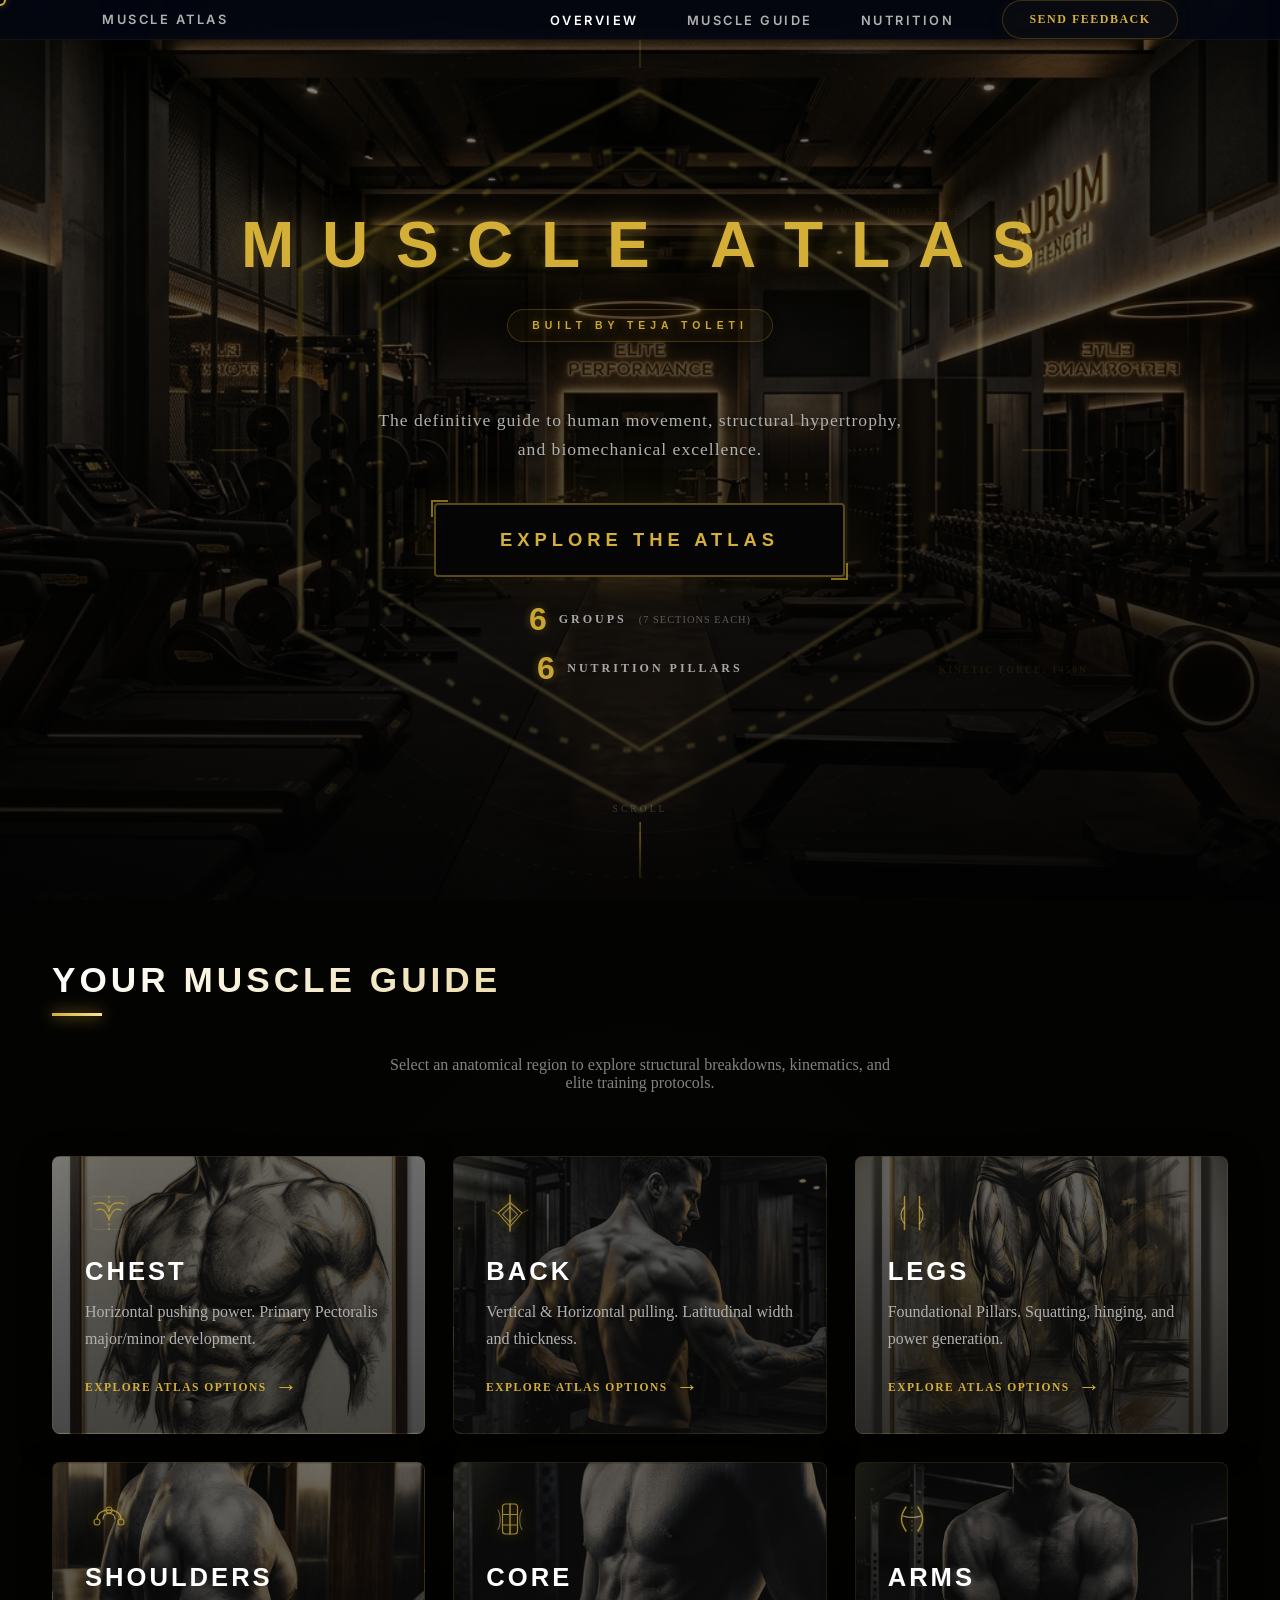
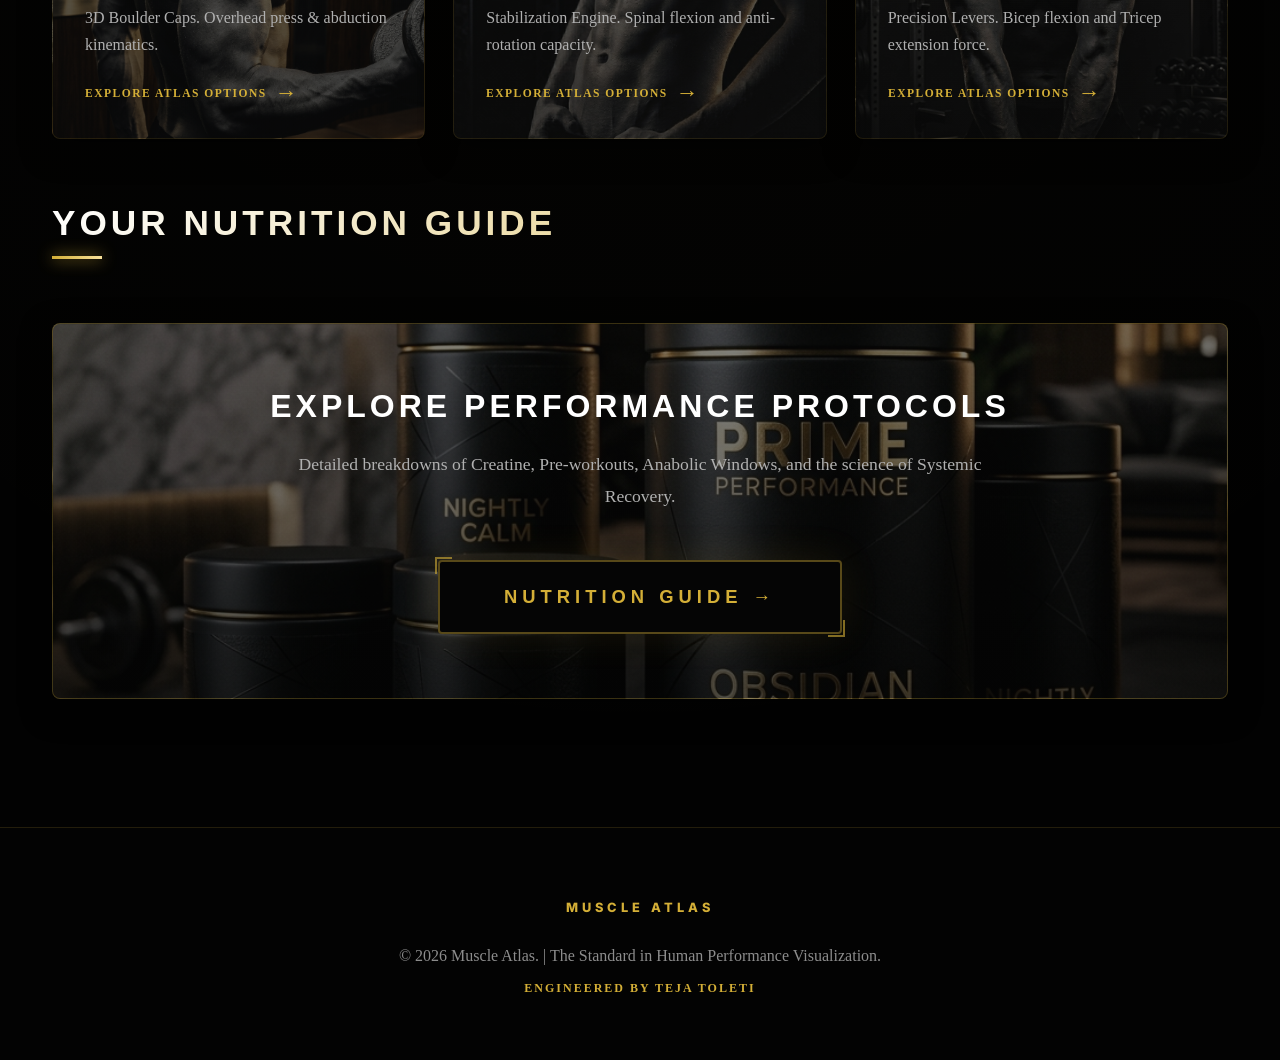
==== index.html @ bcd292bc "Mobile strict overflow and responsive nav hotfix" ====
<!DOCTYPE html>
<html lang="en">
<head>
    <meta charset="UTF-8">
    <meta name="viewport" content="width=device-width, initial-scale=1.0">
    <title>Muscle Atlas | Premium Fitness Education</title>
    <meta name="description" content="Master your physique with Muscle Atlas. The definitive guide to muscle muscle, movement patterns, and science-backed training.">
    <link rel="stylesheet" href="css/style.css">
    <style>
        /* ═══════════════════════════════════
           HERO LAYOUT & INTERACTIVE BG
        ═══════════════════════════════════ */
        #hero {
            min-height: 100vh;
            display: flex;
            justify-content: center;
            align-items: center;
            position: relative;
            overflow: hidden;
            padding: 0;
        }

        /* ── MUSCLE ATLAS Professional Theme ── */
        .title-row {
            display: flex; align-items: center; justify-content: center;
            gap: 1.4rem; width: 100%; margin-bottom: 2rem;
            perspective: 2000px; transform-style: preserve-3d;
            transition: transform 0.6s cubic-bezier(0.23, 1, 0.32, 1);
        }

        .luxury-title {
            font-size: clamp(2.8rem, 5.5vw, 6.5rem);
            white-space: nowrap; font-weight: 900;
            letter-spacing: 12px; text-transform: uppercase;
            color: #d4af37 !important; /* Constant Gold */
            position: relative; display: inline-block;
            transform-style: preserve-3d;
            animation: initialFlip 1.4s cubic-bezier(0.22, 1, 0.36, 1) both;
            text-shadow: 0 0 10px rgba(212, 175, 55, 0.1);
        }

        .magic-letter {
            display: inline-block; position: relative;
            color: #d4af37 !important;
            transition: transform 0.8s cubic-bezier(0.175, 0.885, 0.32, 1.275);
            transform-style: preserve-3d;
        }

        .luxury-title:hover .magic-letter {
            transform: rotateY(360deg) scale(1.15) translateZ(40px);
        }

        /* ── EXPLORE BUTTON (High-Fidelity Magic) ── */
        .epic-btn {
            position: relative;
            display: inline-block;
            padding: 1.5rem 4rem;
            background: #050505 !important;
            color: #d4af37 !important;
            font-weight: 900; font-family: 'Outfit', sans-serif;
            font-size: 1.15rem; text-transform: uppercase;
            letter-spacing: 5px; border-radius: 4px;
            text-decoration: none;
            white-space: nowrap !important; /* Forces single line */
            transition: all 0.6s cubic-bezier(0.165, 0.84, 0.44, 1);
            border: 2px solid rgba(212, 175, 55, 0.4) !important; 
            box-shadow: 0 0 40px rgba(212, 175, 55, 0.1);
            z-index: 10;
            animation: ctaPowerFlip 1.2s 0.3s cubic-bezier(0.22, 1, 0.36, 1) both;
        }

        /* Diagnostic Brackets */
        .epic-btn::before, .epic-btn::after {
            content: '';
            position: absolute;
            width: 15px; height: 15px;
            border: 2px solid #d4af37;
            opacity: 0.6;
            transition: all 0.5s cubic-bezier(0.175, 0.885, 0.32, 1.275);
        }

        /* Top Left and Bottom Right */
        .epic-btn::before { top: -5px; left: -5px; border-right: 0; border-bottom: 0; }
        .epic-btn::after { bottom: -5px; right: -5px; border-left: 0; border-top: 0; }

        .epic-btn:hover {
            transform: translateY(-12px) scale(1.04);
            letter-spacing: 15px; /* Dramatic Physical Expansion */
            box-shadow: 0 0 100px rgba(212, 175, 55, 0.3), inset 0 0 20px rgba(212, 175, 55, 0.1);
            border-color: #d4af37 !important;
        }

        .epic-btn:hover::before { transform: translate(-10px, -10px) scale(1.3); opacity: 1; }
        .epic-btn:hover::after { transform: translate(10px, 10px) scale(1.3); opacity: 1; }

        @keyframes initialFlip {
            0%   { opacity: 0; transform: rotateX(-90deg) translateY(30px); }
            100% { opacity: 1; transform: rotateX(0deg) translateY(0); }
        }

        @keyframes ctaPowerFlip {
            0%   { opacity: 0; transform: rotateX(90deg) translateY(40px); }
            100% { opacity: 1; transform: rotateX(0deg) translateY(0); }
        }

        .btn-inner {
            display: inline-block;
            position: relative;
            z-index: 2;
        }

        .btn-parallax-text {
            display: inline-block;
            transition: transform 0.2s linear;
        }

        .btn-parallax-text {
            display: inline-block;
            transition: transform 0.2s linear;
        }

        @keyframes sheerSweep {
            0% { left: -100%; }
            20% { left: 200%; }
            100% { left: 200%; }
        }

        /* OVERRIDDEN */ .old-luxury-title {
            font-size: clamp(3.5rem, 7vw, 7.5rem);
            line-height: 1.05;
            letter-spacing: 2px;
            text-transform: uppercase;
            margin-bottom: 1.4rem;
            background: linear-gradient(to right, #C9A227 0%, #FFF3B0 25%, #FFD700 50%, #FFF3B0 75%, #C9A227 100%);
            background-size: 200% auto;
            -webkit-background-clip: text;
            background-clip: text;
            -webkit-text-fill-color: transparent;
            animation: textShine 8s linear infinite;
            filter: drop-shadow(0px 0px 15px rgba(255, 215, 0, 0.2));
            font-weight: 800;
        }

        @keyframes textShine {
            to {
                background-position: 200% center;
            }
        }
        
        /* ── CREATOR SIGNATURE (Luxury Style) ── */
        .magic-creator-tag {
            display: inline-flex;
            align-items: center;
            gap: 1rem;
            background: rgba(212, 175, 55, 0.04);
            border: 1px solid rgba(212, 175, 55, 0.25);
            padding: 10px 24px;
            border-radius: 40px;
            color: #d4af37 !important;
            font-size: 0.65rem;
            font-weight: 800;
            text-transform: uppercase;
            letter-spacing: 5px;
            text-decoration: none;
            backdrop-filter: blur(10px);
            -webkit-backdrop-filter: blur(10px);
            transition: all 0.6s cubic-bezier(0.165, 0.84, 0.44, 1);
            position: relative;
            overflow: hidden;
            margin-bottom: 2rem;
            box-shadow: 0 4px 15px rgba(0,0,0,0.2);
        }

        .magic-creator-tag::after {
            content: '';
            position: absolute;
            top: 0; left: -100%; width: 50%; height: 100%;
            background: linear-gradient(to right, transparent, rgba(255, 255, 255, 0.15), transparent);
            animation: tagShine 4s infinite cubic-bezier(0.445, 0.05, 0.55, 0.95);
        }

        @keyframes tagShine {
            0% { left: -100%; }
            20% { left: 200%; }
            100% { left: 200%; }
        }

        .magic-creator-tag:hover {
            transform: translateY(-5px);
            letter-spacing: 7px;
            border-color: #d4af37;
            background: rgba(212, 175, 55, 0.08);
            box-shadow: 0 10px 30px rgba(212, 175, 55, 0.15);
        }

        .sparkle {
            width: 4px; height: 4px;
            background: #d4af37;
            border-radius: 50%;
            box-shadow: 0 0 10px #d4af37;
            transition: all 0.5s;
        }

        .magic-creator-tag:hover .sparkle {
            transform: scale(1.5);
            box-shadow: 0 0 20px #d4af37;
        }

        /* ── Center content ── */
        .hero-center {
            z-index: 5;
            text-align: center;
            padding: 0 2vw;
            max-width: 600px;
        }

        .hero-center h1 {
            font-size: clamp(2.8rem, 5vw, 6.5rem);
            line-height: 1.0;
            letter-spacing: 5px;
            text-transform: uppercase;
            margin-bottom: 1.4rem;
        }

        .hero-center p {
            font-size: clamp(0.95rem, 1.2vw, 1.15rem);
            color: var(--text-secondary);
            line-height: 1.85;
            max-width: 500px;
            margin: 0 auto 2.4rem;
        }

        /* Stat bar under CTA */
        .hero-stats {
            display: flex;
            gap: 2.5rem;
            justify-content: center;
            margin-top: 3rem;
        }

        .hero-stat {
            text-align: center;
        }

        .hero-stat-num {
            font-size: 1.8rem;
            font-weight: 800;
            font-family: 'Outfit', sans-serif;
            background: linear-gradient(135deg, var(--accent-color), #FFF3B0);
            -webkit-background-clip: text;
            -webkit-text-fill-color: transparent;
            background-clip: text;
            display: block;
        }

        .hero-stat-lbl {
            font-size: 0.65rem;
            letter-spacing: 2px;
            color: var(--text-muted);
            text-transform: uppercase;
        }

        /* Scroll indicator */
        .scroll-hint {
            position: absolute;
            bottom: 28px;
            left: 50%;
            transform: translateX(-50%);
            display: flex;
            flex-direction: column;
            align-items: center;
            gap: 8px;
            color: rgba(255,255,255,0.2);
            font-size: 0.6rem;
            letter-spacing: 3px;
            text-transform: uppercase;
            z-index: 10;
        }

        .scroll-hint-line {
            width: 1px;
            height: 50px;
            background: linear-gradient(to bottom, rgba(201, 162, 39, 0.8), transparent);
            animation: scrollPulse 2s ease-in-out infinite;
        }

        @keyframes scrollPulse {
            0%, 100% { opacity: 0.3; transform: scaleY(1); }
            50%       { opacity: 0.9; transform: scaleY(1.15); }
        }

        /* ── Cards ─────────────────────────── */
        #atlas .glass-card:nth-child(1) { --delay: 0.05s; }
        #atlas .glass-card:nth-child(2) { --delay: 0.12s; }
        #atlas .glass-card:nth-child(3) { --delay: 0.19s; }
        #atlas .glass-card:nth-child(4) { --delay: 0.26s; }
        #atlas .glass-card:nth-child(5) { --delay: 0.33s; }
        #atlas .glass-card:nth-child(6) { --delay: 0.40s; }
        .card-cta { margin-top: auto; padding-top: 1.4rem; font-weight: 700; font-size: 0.72rem;
            display: flex; align-items: center; gap: 0.5rem; color: var(--accent-color);
            text-transform: uppercase; letter-spacing: 1.5px; transition: var(--transition-fast); }
        .glass-card:hover .card-cta { gap: 0.9rem; color: var(--highlight-gold); text-shadow: 0 0 10px rgba(255,243,176,0.3); }
        .card-cta span { font-size: 1.1rem; }
        #atlas .glass-card { display: flex; flex-direction: column; }
        #atlas .glass-card p { flex: 1; }

        /* Mobile Responsiveness Polish */
        @media (max-width: 900px) {
            #hero { padding-top: var(--nav-height); }
            .hero-center { padding: 2rem 5%; }
            .luxury-title { 
                white-space: normal !important; 
                letter-spacing: 6px !important; 
                font-size: clamp(2rem, 8vw, 3rem) !important;
                line-height: 1.2;
            }
            .title-row { flex-wrap: wrap; text-align: center; }
            .epic-btn { 
                padding: 1rem 2rem !important; 
                font-size: 0.9rem !important;
                letter-spacing: 3px !important;
                white-space: normal !important;
            }
            .hero-stats { flex-wrap: wrap; gap: 1.5rem; }
        }
    </style>
</head>

<body>
    <!-- Background depth system -->
    <div class="bg-visuals" aria-hidden="true"></div>
    <div class="bg-ambient-glow" aria-hidden="true"></div>
    <div class="ambient-lighting" aria-hidden="true"></div>
    
    <!-- Global Cinematic Magic Canvas (Automated by cinematic.js) -->

    <nav>
        <a href="index.html" class="logo">MUSCLE ATLAS</a>
        <ul class="nav-links">
            <li><a href="index.html" class="nav-link active">Overview</a></li>
            <li><a href="index.html#atlas" class="nav-link">Muscle Guide</a></li>
            <li><a href="nutrition.html" class="nav-link">Nutrition</a></li>
            <li><a href="mailto:tejatoleti12@gmail.com?subject=Muscle%20Atlas%20Feedback" id="feedback-btn" class="btn btn-pill-glow">Send Feedback</a></li>
        </ul>
    </nav>

    <header id="hero" style="background: linear-gradient(rgba(2, 2, 2, 0.45) 0%, rgba(2, 2, 2, 0.95) 100%), url('assets/hero_bg.png'); background-size: cover; background-position: center; background-attachment: fixed;">
    
        
        
        <!-- Localized Center-Emitter Canvas -->
        
        

        
        
        
        <!-- Technical Biomechanical Data Graphics -->
        <div class="hero-tech-ornaments" style="position: absolute; inset: 0; pointer-events: none; opacity: 0.15; z-index: 1; overflow: hidden;">
            <!-- Circular Tech Grid -->
            <svg viewBox="0 0 200 200" style="position:absolute; top:50%; left:50%; width:900px; height:900px; transform:translate(-50%,-50%); animation: slowSpin 80s linear infinite;">
                <circle cx="100" cy="100" r="95" fill="none" stroke="#d4af37" stroke-width="0.1" stroke-dasharray="1 3"/>
                <circle cx="100" cy="100" r="85" fill="none" stroke="#d4af37" stroke-width="0.05"/>
                <path d="M100,5 L100,15 M195,100 L185,100 M100,195 L100,185 M5,100 L15,100" stroke="#d4af37" stroke-width="0.5"/>
            </svg>
            
            <!-- Floating Data Labels -->
            <div style="position:absolute; top:35%; left:20%; color:var(--accent-color); font-size:0.6rem; letter-spacing:2px; font-weight:700; transform:rotate(-90deg); opacity:0.6;">DENSITY MAP: V-0.8</div>
            <div style="position:absolute; bottom:25%; right:15%; color:var(--accent-color); font-size:0.6rem; letter-spacing:2px; font-weight:700; opacity:0.6;">KINETIC FORCE: 1450N</div>
            <div style="position:absolute; top:20%; right:25%; color:var(--accent-color); font-size:10px; opacity:0.4;">
                <svg width="60" height="20">
                    <path d="M0,10 L10,2 L20,15 L30,5 L40,18 L50,10" fill="none" stroke="currentColor" stroke-width="1"/>
                </svg>
                <div style="margin-top:4px;">ANABOLIC PHASE: ACTIVE</div>
            </div>
        </div>

        <div class="hero-glass-core" style="position:absolute; top:50%; left:50%; width:100%; height:100%; max-width:800px; max-height:800px; transform:translate(-50%,-50%); pointer-events:none; z-index:0; opacity:0.18; filter: blur(1px) drop-shadow(0 0 20px rgba(212, 175, 55, 0.1)); overflow: hidden;">
            <!-- Intense ambient sub-glow -->
            <div style="position:absolute; top:50%; left:50%; width:300px; height:300px; transform:translate(-50%,-50%); background:radial-gradient(circle, rgba(201,162,39,0.15) 0%, transparent 70%); border-radius:50%; animation: pulseCore 4s infinite alternate;"></div>
            
            <svg viewBox="0 0 200 200" width="100%" height="100%" style="animation: slowSpin 40s linear infinite;">
                <defs>
                    <linearGradient id="goldGradCore" x1="0%" y1="0%" x2="100%" y2="100%">
                        <stop offset="0%" stop-color="#FFD700" />
                        <stop offset="50%" stop-color="#FFF3B0" />
                        <stop offset="100%" stop-color="#C9A227" />
                    </linearGradient>
                </defs>
                <polygon points="100,10 185,55 185,145 100,190 15,145 15,55" fill="none" stroke="url(#goldGradCore)" stroke-width="1.2"/>
                <circle cx="100" cy="100" r="75" fill="none" stroke="url(#goldGradCore)" stroke-width="1.2" stroke-dasharray="2 6"/>
                <polygon points="100,25 165,65 165,135 100,175 35,135 35,65" fill="none" stroke="url(#goldGradCore)" stroke-width="0.9" style="animation: reverseSpin 50s linear infinite; transform-origin: 100px 100px;"/>
            </svg>
            <style>
                @keyframes slowSpin { from { transform: rotate(0deg); } to { transform: rotate(360deg); } }
                @keyframes reverseSpin { from { transform: rotate(360deg); } to { transform: rotate(0deg); } }
                @keyframes pulseCore { from { transform: translate(-50%,-50%) scale(1); opacity: 0.5; } to { transform: translate(-50%,-50%) scale(1.3); opacity: 0.9; } }
            </style>
        </div>
        



        
        
        
        

        <div class="hero-center" style="z-index: 10; position: relative;">
            <div class="title-row">
                <div class="title-ornament">
                    <div class="ornament-line"></div>
                    <div class="ornament-diamond"></div>
                </div>
                <h1 id="magic-title" class="luxury-title" data-text="MUSCLE ATLAS" style="margin-bottom:0;">
                    <span class="magic-letter" style="--i:0">M</span>
                    <span class="magic-letter" style="--i:1">U</span>
                    <span class="magic-letter" style="--i:2">S</span>
                    <span class="magic-letter" style="--i:3">C</span>
                    <span class="magic-letter" style="--i:4">L</span>
                    <span class="magic-letter" style="--i:5">E</span>
                    <span style="margin-right: 2rem;"></span> 
                    <span class="magic-letter" style="--i:6">A</span>
                    <span class="magic-letter" style="--i:7">T</span>
                    <span class="magic-letter" style="--i:8">L</span>
                    <span class="magic-letter" style="--i:9">A</span>
                    <span class="magic-letter" style="--i:10">S</span>
                </h1>
                <div class="title-ornament">
                    <div class="ornament-diamond"></div>
                    <div class="ornament-line"></div>
                </div>
            </div>
            <div style="margin-bottom: 2rem; opacity: 0.95; position: relative; display: inline-block;">
                <span class="magic-creator-tag">
                    <span class="sparkle star-1"></span>
                    <span class="sparkle star-2"></span>
                    Built by Teja Toleti
                    <span class="sparkle star-3"></span>
                </span>
            </div>
            <p class="hero-sub" style="color: var(--text-secondary); font-size: 1.1rem; line-height: 1.6; max-width: 600px; margin: 0 auto; margin-bottom: 2.5rem; letter-spacing: 1px; font-weight:500; text-shadow: 0 2px 4px rgba(0,0,0,0.5);">
                The definitive guide to human movement, structural hypertrophy, and biomechanical excellence.
            </p>
            <div style="display:flex; justify-content:center; gap:1.5rem; margin-top:2rem;">
                <a href="#atlas" class="epic-btn intro-blink-box">
                    <span class="btn-inner">Explore The Atlas</span>
                </a>
            </div>
            
            <div class="hero-stats refined-matrix">
                <div class="matrix-item">
                    <span class="matrix-num fleet-num" data-final="6">6</span>
                    <span class="matrix-lbl">Groups <span class="sub-detail">(7 Sections each)</span></span>
                </div>
                
                <div class="matrix-item">
                    <span class="matrix-num fleet-num" data-final="6">6</span>
                    <span class="matrix-lbl">Nutrition Pillars</span>
                </div>
            </div>
        </div>

        <div class="scroll-hint">
            <span>Scroll</span>
            <div class="scroll-hint-line"></div>
        </div>
    </header>

    <section id="atlas" class="container">
        <div style="text-align: center; margin-bottom: 4rem;">
            <h2 class="section-title" style="letter-spacing: 4px;">YOUR MUSCLE GUIDE</h2>
            <p style="color: var(--text-muted); max-width: 500px; margin: 0 auto;">Select an anatomical region to explore structural breakdowns, kinematics, and elite training protocols.</p>
        </div>

        <div class="grid-cols-3">
            <!-- 1. Chest -->
            <a href="muscles/chest.html" style="text-decoration:none;">
                <div class="glass-card muscle-card" style="background: linear-gradient(rgba(10, 10, 10, 0.6), rgba(10, 10, 10, 0.75)), url('assets/chest_art.png'); background-size: cover; background-position: center;">
                    <div class="muscle-icon"><svg viewBox="0 0 64 64" fill="none" stroke="currentColor" stroke-width="1.5" stroke-linecap="round" stroke-linejoin="round">
                            <path d="M32 10 L32 54" stroke-dasharray="2 4"/>
                            <path d="M12 20 C24 16, 30 20, 32 30 C34 20, 40 16, 52 20" />
                            <path d="M16 28 C24 24, 28 30, 32 40 C36 30, 40 24, 48 28" />
                            <rect x="8" y="10" width="48" height="44" rx="4" stroke-width="0.5" stroke="var(--highlight-gold)" opacity="0.3"/>
                        </svg></div>
                    <h3>Chest</h3>
                    <p style="margin-bottom:0;">Horizontal pushing power. Primary Pectoralis major/minor development.</p>
                    <div class="card-cta magic-btn">Explore Atlas Options <span style="font-size:1.4rem;">→</span></div>
                </div>
            </a>

            <!-- 2. Back -->
            <a href="muscles/back.html" style="text-decoration:none;">
                <div class="glass-card muscle-card" style="background: linear-gradient(rgba(10, 10, 10, 0.6), rgba(10, 10, 10, 0.75)), url('assets/back_art.png'); background-size: cover; background-position: center;">
                    <div class="muscle-icon"><svg viewBox="0 0 64 64" fill="none" stroke="currentColor" stroke-width="1.5" stroke-linecap="round" stroke-linejoin="round">
                            <path d="M32 8 L32 56" stroke-width="2"/>
                            <path d="M32 18 L16 32 L32 50 L48 32 Z" />
                            <path d="M32 24 L22 34 L32 44 L42 34 Z" stroke="var(--highlight-gold)" opacity="0.6"/>
                            <line x1="16" y1="32" x2="8" y2="28" opacity="0.5"/><line x1="48" y1="32" x2="56" y2="28" opacity="0.5"/>
                        </svg></div>
                    <h3>Back</h3>
                    <p style="margin-bottom:0;">Vertical & Horizontal pulling. Latitudinal width and thickness.</p>
                    <div class="card-cta magic-btn">Explore Atlas Options <span style="font-size:1.4rem;">→</span></div>
                </div>
            </a>

            <!-- 3. Legs -->
            <a href="muscles/legs.html" style="text-decoration:none;">
                <div class="glass-card muscle-card" style="background: linear-gradient(rgba(10, 10, 10, 0.6), rgba(10, 10, 10, 0.75)), url('assets/legs_art.png'); background-size: cover; background-position: center;">
                    <div class="muscle-icon"><svg viewBox="0 0 64 64" fill="none" stroke="currentColor" stroke-width="1.5" stroke-linecap="round" stroke-linejoin="round">
                            <path d="M22 10 L22 54 M42 10 L42 54" stroke-width="2"/>
                            <path d="M22 24 C16 30, 16 40, 22 46 M42 24 C48 30, 48 40, 42 46" stroke="var(--highlight-gold)" opacity="0.8"/>
                            <path d="M14 20 L22 20 M50 20 L42 20 M14 40 L22 40 M50 40 L42 40" opacity="0.3"/>
                        </svg></div>
                    <h3>Legs</h3>
                    <p style="margin-bottom:0;">Foundational Pillars. Squatting, hinging, and power generation.</p>
                    <div class="card-cta magic-btn">Explore Atlas Options <span style="font-size:1.4rem;">→</span></div>
                </div>
            </a>

            <!-- 4. Shoulders -->
            <a href="muscles/shoulders.html" style="text-decoration:none;">
                <div class="glass-card muscle-card" style="background: linear-gradient(rgba(10, 10, 10, 0.6), rgba(10, 10, 10, 0.75)), url('assets/shoulders_art.png'); background-size: cover; background-position: center;">
                    <div class="muscle-icon"><svg viewBox="0 0 64 64" fill="none" stroke="currentColor" stroke-width="1.5" stroke-linecap="round" stroke-linejoin="round">
                            <path d="M16 32 C16 16, 48 16, 48 32" stroke-width="2"/>
                            <path d="M24 32 C24 22, 40 22, 40 32" stroke="var(--highlight-gold)" opacity="0.8"/>
                            <circle cx="16" cy="36" r="4"/><circle cx="48" cy="36" r="4"/><circle cx="32" cy="20" r="4"/>
                        </svg></div>
                    <h3>Shoulders</h3>
                    <p style="margin-bottom:0;">3D Boulder Caps. Overhead press & abduction kinematics.</p>
                    <div class="card-cta magic-btn">Explore Atlas Options <span style="font-size:1.4rem;">→</span></div>
                </div>
            </a>

            <!-- 5. Core -->
            <a href="muscles/core.html" style="text-decoration:none;">
                <div class="glass-card muscle-card" style="background: linear-gradient(rgba(10, 10, 10, 0.6), rgba(10, 10, 10, 0.75)), url('assets/core_art.png'); background-size: cover; background-position: center;">
                    <div class="muscle-icon"><svg viewBox="0 0 64 64" fill="none" stroke="currentColor" stroke-width="1.5" stroke-linecap="round" stroke-linejoin="round">
                            <rect x="22" y="12" width="20" height="40" rx="4"/>
                            <line x1="32" y1="12" x2="32" y2="52" stroke-width="2"/>
                            <line x1="22" y1="26" x2="42" y2="26"/><line x1="22" y1="40" x2="42" y2="40"/>
                            <path d="M16 20 C20 26, 20 40, 16 46 M48 20 C44 26, 44 40, 48 46" stroke="var(--highlight-gold)" opacity="0.5"/>
                        </svg></div>
                    <h3>Core</h3>
                    <p style="margin-bottom:0;">Stabilization Engine. Spinal flexion and anti-rotation capacity.</p>
                    <div class="card-cta magic-btn">Explore Atlas Options <span style="font-size:1.4rem;">→</span></div>
                </div>
            </a>

            <!-- 6. Arms -->
            <a href="muscles/arms.html" style="text-decoration:none;">
                <div class="glass-card muscle-card" style="background: linear-gradient(rgba(10, 10, 10, 0.6), rgba(10, 10, 10, 0.75)), url('assets/arms_art.png'); background-size: cover; background-position: top center;">
                    <div class="muscle-icon"><svg viewBox="0 0 64 64" fill="none" stroke="currentColor" stroke-width="1.5" stroke-linecap="round" stroke-linejoin="round">
                            <path d="M24 16 C16 28, 16 36, 24 48 M40 16 C48 28, 48 36, 40 48" stroke-width="2"/>
                            <path d="M20 28 Q32 32 44 28" stroke="var(--highlight-gold)" opacity="0.8"/>
                            <line x1="32" y1="16" x2="32" y2="48" stroke-dasharray="2 4" opacity="0.5"/>
                        </svg></div>
                    <h3>Arms</h3>
                    <p style="margin-bottom:0;">Precision Levers. Bicep flexion and Tricep extension force.</p>
                    <div class="card-cta magic-btn">Explore Atlas Options <span style="font-size:1.4rem;">→</span></div>
                </div>
            </a>
        </div>
    </section>

    <!-- Standalone Nutrition Section -->
    <section id="nutrition" class="container content-section" style="margin-top: 4rem; margin-bottom: 6rem;">
        <div style="text-align: center; margin-bottom: 4rem;">
            <h2 class="section-title intro-blink-text" style="letter-spacing: 4px;">YOUR NUTRITION GUIDE</h2>
        </div>

        <a href="nutrition.html" style="text-decoration:none;">
            <div class="glass-card" style="padding: 4rem; text-align: center; border: 1px solid rgba(212, 175, 55, 0.25); position: relative; overflow: hidden; background: linear-gradient(rgba(10, 10, 10, 0.5), rgba(5, 5, 5, 0.7)), url('assets/nutrition_art.png'); background-size: cover; background-position: center;">
                <div style="position:relative; z-index:1;">
                    <h3 style="font-size: 2rem; color: var(--text-primary); margin-bottom: 1.5rem; letter-spacing: 4px;">EXPLORE PERFORMANCE PROTOCOLS</h3>
                    <p style="color: var(--text-secondary); max-width: 700px; margin: 0 auto; line-height: 1.8; font-size: 1.1rem; margin-bottom: 3rem;">
                        Detailed breakdowns of Creatine, Pre-workouts, Anabolic Windows, and the science of Systemic Recovery.
                    </p>
                    <div id="nutrition-btn" class="epic-btn intro-blink-box">
                        <span class="btn-inner">Nutrition Guide →</span>
                    </div>
                </div>
            </div>
        </a>
    </section>
    


        <footer style="text-align: center; padding: 4rem 0; border-top: 1px solid rgba(212, 175, 55, 0.15); background: rgba(5,5,5,0.4); margin-top: 8rem;">
        <div class="logo" style="margin-bottom: 1.5rem; letter-spacing: 4px; font-weight: 800; color: var(--accent-color);">MUSCLE ATLAS</div>
        <p style="margin-bottom: 1rem; color: var(--text-secondary); opacity: 0.8;">&copy; 2026 Muscle Atlas. | The Standard in Human Performance Visualization.</p>
        <p style="font-weight: 600; color: var(--accent-color); letter-spacing: 2px; font-size: 0.75rem; text-transform: uppercase;">Engineered by Teja Toleti</p>
    </footer>

    <!-- Static Navigation Elements -->
    <div class="cinematic-atlas-ring"></div>
    <div class="page-sweep"></div>
    
    <script src="js/main.js"></script>
</body>

</html>
---- css/style.css ----
@import url('https://fonts.googleapis.com/css2?family=Inter:wght@300;400;500;600;700;800&family=Orbitron:wght@600;700;800;900&display=swap');

/* ═══════════════════════════════════════════
   DESIGN SYSTEM — MUSCLE ATLAS
   Cyberpunk / High-Voltage Neon Theme
   ═══════════════════════════════════════════ */

:root {
    --bg-dark: #020202;
    --bg-darker: #050505;
    --text-primary: #ffffff;
    --text-secondary: #b0b0b0;
    --text-muted: #838383;
    --accent-color: #d4af37; /* Metallic Gold */
    --accent-glow: rgba(212, 175, 55, 0.1);
    --secondary-gold: #aa8a3a;
    --highlight-gold: #f9e29c;
    --card-bg: rgba(10, 10, 10, 0.82);
    --border-color: rgba(212, 175, 55, 0.12);
    --glass-blur: 16px;
    --transition-smooth: transform 0.6s cubic-bezier(0.16,1,0.3,1), opacity 0.6s cubic-bezier(0.16,1,0.3,1), border-color 0.6s cubic-bezier(0.16,1,0.3,1);
    --transition-fast: transform 0.3s cubic-bezier(0.25,0.46,0.45,0.94), opacity 0.3s cubic-bezier(0.25,0.46,0.45,0.94);
    --gold-shine: linear-gradient(
        120deg,
        transparent 0%,
        transparent 40%,
        rgba(255, 255, 255, 0.35) 50%,
        transparent 60%,
        transparent 100%
    );
}

* {
    margin: 0;
    padding: 0;
    box-sizing: border-box;
    -webkit-font-smoothing: antialiased;
    -moz-osx-font-smoothing: grayscale;
}

html {
    scroll-behavior: smooth;
    overflow-x: hidden;
    width: 100%;
}

body {
    background-color: var(--bg-dark);
    background-image: radial-gradient(circle at top right, rgba(201, 162, 39, 0.05), transparent 40%),
                      radial-gradient(circle at bottom left, rgba(255, 215, 0, 0.03), transparent 40%);
    color: var(--text-primary);
    overflow-x: hidden;
    width: 100%;
    position: relative;
}

h1, h2, h3, h4, h5 {
    font-family: 'Outfit', sans-serif;
    letter-spacing: 3px;
    font-weight: 800;
    text-transform: uppercase;
}

/* ───────────────────────────────────────
   PURE GOLD SWARM BACKGROUND
─────────────────────────────────────── */
.bg-visuals {
    position: fixed;
    inset: 0;
    z-index: -20;
    overflow: hidden;
    pointer-events: none;
    background: #020202; /* Total darkness for the gold swarm */
}

.bg-ambient-glow {
    position: fixed;
    inset: 0;
    z-index: -19;
    background: radial-gradient(circle at 50% 50%, rgba(212, 175, 55, 0.01) 0%, transparent 80%);
    pointer-events: none;
}

/* ───────────────────────────────────────
   WORLD-CLASS PAGE TRANSITIONS
─────────────────────────────────────── */
body.is-loading {
    opacity: 0;
    pointer-events: none;
    will-change: opacity;
}

body.is-transitioning {
    opacity: 0.5;
    transform: scale(0.995);
    filter: blur(2px);
    pointer-events: none;
    transition: opacity 0.4s ease, transform 0.4s ease, filter 0.4s ease;
    will-change: opacity, transform, filter;
}

.page-sweep {
    position: fixed;
    top: 0; 
    left: -110%; 
    width: 110%; 
    height: 100%;
    background: linear-gradient(90deg, transparent, #d4af37, #fef2b2, #d4af37, transparent);
    z-index: 999999999;
    pointer-events: none;
    transform: translate3d(0, 0, 0);
    will-change: transform;
    transition: transform 0.5s cubic-bezier(0.645, 0.045, 0.355, 1);
}

.page-sweep.active {
    transform: translate3d(220%, 0, 0);
}

/* ───────────────────────────────────────
   SECTION REVEAL SYSTEM
─────────────────────────────────────── */
.reveal-section {
    opacity: 0;
    transform: translateY(40px) scale(0.98);
    transition: opacity 1.2s cubic-bezier(0.16, 1, 0.3, 1), transform 1.2s cubic-bezier(0.16, 1, 0.3, 1);
    will-change: transform, opacity;
}

.reveal-section.is-visible {
    opacity: 1;
    transform: translateY(0) scale(1);
}

/* ───────────────────────────────────────
   GLOBAL INTERACTIVE EQUIPMENT BACKGROUND
─────────────────────────────────────── */
#global-equipment-bg {
    position: fixed;
    top: 0; left: 0; width: 100vw; height: 100vh;
    pointer-events: none;
    z-index: -2;
    overflow: hidden;
}

.equip-item {
    position: absolute;
    transition: transform 0.4s cubic-bezier(0.2, 0.8, 0.2, 1);
    will-change: transform;
    display: flex;
    justify-content: center;
    align-items: center;
    pointer-events: auto; /* allow hover */
}

.equip-item svg, .equip-item .emoji-wrapper {
    width: 100%; height: 100%;
    overflow: visible;
    transition: transform 0.4s cubic-bezier(0.2, 0.8, 0.2, 1), opacity 0.4s cubic-bezier(0.2, 0.8, 0.2, 1), filter 0.4s cubic-bezier(0.2, 0.8, 0.2, 1);
    stroke-linecap: round;
    stroke-linejoin: round;
}
.equip-item .emoji-wrapper {
    color: transparent;
    text-shadow: 0 0 0 currentColor;
    display: flex;
    justify-content: center;
    align-items: center;
}

/* Depth Layers */
.layer-bg svg, .layer-bg .emoji-wrapper {
    opacity: 0.85;
    filter: drop-shadow(0 0 15px currentColor) drop-shadow(0 0 30px currentColor);
}

.layer-mid svg, .layer-mid .emoji-wrapper {
    opacity: 0.85;
    filter: drop-shadow(0 0 15px currentColor) drop-shadow(0 0 30px currentColor);
}

.layer-fg svg, .layer-fg .emoji-wrapper {
    opacity: 0.85;
    filter: drop-shadow(0 0 15px currentColor) drop-shadow(0 0 30px currentColor);
}

/* Hover enhancement */
.equip-item:hover {
    z-index: 10;
}
.equip-item:hover svg, .equip-item:hover .emoji-wrapper {
    opacity: 0.95;
    filter: drop-shadow(0 0 16px currentColor) drop-shadow(0 0 32px currentColor) blur(0px);
    transform: scale(1.08) rotate(3deg);
}

/* ───────────────────────────────────────
   GLASS CARD
─────────────────────────────────────── */
.glass-card {
    background: var(--card-bg);
    backdrop-filter: blur(var(--glass-blur));
    -webkit-backdrop-filter: blur(var(--glass-blur));
    border: 1px solid var(--border-color);
    border-radius: 4px;
    padding: 2.5rem;
    transition: transform 0.4s cubic-bezier(0.16, 1, 0.3, 1), border-color 0.4s cubic-bezier(0.16, 1, 0.3, 1), box-shadow 0.4s cubic-bezier(0.16, 1, 0.3, 1);
    box-shadow: 0 10px 30px rgba(0, 0, 0, 0.5);
    position: relative;
    overflow: hidden;
}

.glass-card::before {
    content: '';
    position: absolute;
    top: 0; left: 0; width: 100%; height: 1px;
    background: linear-gradient(90deg, transparent, var(--accent-color), transparent);
    opacity: 0.3;
}

.glass-card:hover {
    border-color: rgba(212, 175, 55, 0.5);
    box-shadow: 0 25px 60px rgba(0, 0, 0, 0.6), 0 0 30px rgba(170, 138, 58, 0.15);
    transform: translateY(-10px) scale(1.02);
}

/* ───────────────────────────────────────
   ANIMATIONS
─────────────────────────────────────── */
@keyframes fadeInUp {
    from { opacity: 0; transform: translateY(32px); }
    to   { opacity: 1;  }
}
@keyframes fadeIn {
    from { opacity: 0; transform: translateY(16px); }
    to   { opacity: 1;  }
}
@keyframes scaleIn {
    from { opacity: 0; transform: scale(0.94); }
    to   { opacity: 1; transform: scale(1); }
}
@keyframes gradientShift {
    0%, 100% { background-position: 0% 50%; }
    50%       { background-position: 100% 50%; }
}

.animate-fade-in { animation: fadeInUp 0.9s cubic-bezier(0.16, 1, 0.3, 1) forwards; }

/* Intersection reveal for cards */
.glass-card {
    opacity: 0;
    animation: fadeInUp 0.7s cubic-bezier(0.16, 1, 0.3, 1) forwards;
    animation-delay: var(--delay, 0s);
}

/* ───────────────────────────────────────
   SECTION LAYOUT
─────────────────────────────────────── */
section {
    padding: var(--section-padding);
    max-width: 1500px;
    margin: 0 auto;
}

/* Atlas section tighter spacing from hero */
section#atlas {
    padding-top: 60px;
}

.container { width: 100%; }

/* ───────────────────────────────────────
   BUTTONS
─────────────────────────────────────── */
.btn {
    display: inline-flex;
    align-items: center;
    justify-content: center;
    padding: 14px 36px;
    border-radius: 100px;
    text-decoration: none;
    font-weight: 700;
    font-size: 0.82rem;
    transition: transform 0.3s cubic-bezier(0.16, 1, 0.3, 1), background 0.3s ease, color 0.3s ease, box-shadow 0.3s ease;
    cursor: pointer;
    border: none;
    text-transform: uppercase;
    letter-spacing: 1.8px;
    position: relative;
    overflow: hidden;
}

.btn-primary {
    display: inline-block;
    padding: 1.1rem 3rem;
    background: linear-gradient(135deg, var(--secondary-gold) 0%, var(--accent-color) 100%);
    color: #020202;
    font-weight: 800;
    text-decoration: none;
    border-radius: 2px;
    border: 1px solid var(--highlight-gold);
    transition: var(--transition-smooth);
    letter-spacing: 3px;
    text-transform: uppercase;
    position: relative;
    overflow: hidden;
    box-shadow: 0 10px 30px rgba(0, 0, 0, 0.4), 0 0 20px rgba(212, 175, 55, 0.1);
}

.btn-primary::after {
    content: '';
    position: absolute;
    top: 0; left: -100%; width: 60%; height: 100%;
    background: linear-gradient(to right, transparent, rgba(255, 255, 255, 0.4), transparent);
    transform: skewX(-25deg);
    transition: none;
}

.btn-primary:hover::after {
    animation: goldShineBtn 0.7s ease-out forwards;
}

@keyframes goldShineBtn {
    0% { left: -100%; }
    100% { left: 200%; }
}

.btn-primary:hover {
    transform: translateY(-4px) scale(1.03);
    box-shadow: 0 15px 40px rgba(0, 0, 0, 0.5), 0 0 30px rgba(212, 175, 55, 0.25);
    background: linear-gradient(135deg, var(--accent-color) 0%, var(--highlight-gold) 100%);
}

.btn-outline {
    background: rgba(255, 215, 0, 0.04);
    border: 1px solid rgba(255, 215, 0, 0.3);
    color: var(--accent-color);
    backdrop-filter: blur(10px);
    border-radius: 0;
    text-shadow: 0 0 5px rgba(255, 215, 0, 0.4);
}
.btn-outline:hover {
    background: var(--accent-color);
    color: #050505;
    border-color: var(--accent-color);
    transform: translateY(-3px);
}

/* ───────────────────────────────────────
   LAYOUT UTILITIES
─────────────────────────────────────── */
.grid-cols-3 {
    display: grid;
    grid-template-columns: repeat(auto-fit, minmax(280px, 1fr));
    gap: 1.75rem;
}

.grid-cols-2 {
    display: grid;
    grid-template-columns: repeat(auto-fit, minmax(300px, 1fr));
    gap: 1.75rem;
}

.section-title {
    font-size: 2.2rem;
    margin-bottom: 2.5rem;
    text-align: center;
    position: relative;
    background: linear-gradient(135deg, var(--text-primary), var(--accent-color));
    -webkit-background-clip: text;
    -webkit-text-fill-color: transparent;
    background-clip: text;
}

.section-title::after {
    content: '';
    display: block;
    width: 50px;
    height: 3px;
    background: linear-gradient(90deg, var(--accent-color), var(--highlight-gold));
    margin: 0.8rem auto 0;
    border-radius: 0;
    box-shadow: 0 0 15px var(--accent-color);
}

/* Atlas section title left-aligned override */
section#atlas .section-title,
.content-section .section-title {
    text-align: left;
}
section#atlas .section-title::after,
.content-section .section-title::after {
    margin-left: 0;
}

/* ───────────────────────────────────────
   NAVBAR
─────────────────────────────────────── */
nav {
    height: var(--nav-height);
    display: flex;
    justify-content: space-between;
    align-items: center;
    padding: 0 8%;
    position: fixed;
    top: 0;
    width: 100%;
    z-index: 1000;
    background: rgba(3, 7, 18, 0.85);
    backdrop-filter: blur(12px);
    -webkit-backdrop-filter: blur(12px);
    border-bottom: 1px solid rgba(201, 162, 39, 0.08);
    transition: transform 0.4s cubic-bezier(0.16, 1, 0.3, 1);
}

.nav-links {
    display: flex;
    gap: 3rem;
    list-style: none;
    align-items: center;
}

.logo, .nav-link {
    text-decoration: none;
    color: var(--text-secondary);
    font-weight: 600;
    font-size: 0.8rem;
    text-transform: uppercase;
    letter-spacing: 2.5px;
    position: relative;
    padding: 8px 0;
    transition: var(--transition-fast);
    font-family: 'Inter', sans-serif;
}

.logo::after, .nav-link::after {
    content: '';
    position: absolute;
    bottom: 0;
    left: 50%;
    width: 0;
    height: 1px;
    background: linear-gradient(90deg, var(--accent-color), var(--accent-purple));
    transition: all 0.4s cubic-bezier(0.16, 1, 0.3, 1);
    box-shadow: 0 0 8px var(--accent-glow);
    transform: translateX(-50%);
}

.logo:hover, .logo.active,
.nav-link:hover, .nav-link.active {
    color: var(--text-primary);
}

.logo:hover::after, .logo.active::after,
.nav-link:hover::after, .nav-link.active::after {
    width: 100%;
}

/* Feedback Button */
.btn-pill-glow {
    background: rgba(201, 162, 39, 0.04);
    border: 1px solid rgba(201, 162, 39, 0.25);
    color: var(--accent-color);
    border-radius: 100px;
    padding: 11px 26px;
    font-size: 0.75rem;
    font-weight: 700;
    text-transform: uppercase;
    letter-spacing: 1.5px;
    transition: var(--transition-smooth);
    box-shadow: 0 0 20px rgba(201, 162, 39, 0.05);
    position: relative;
    overflow: hidden;
    backdrop-filter: blur(10px);
}

.btn-pill-glow:hover {
    background: linear-gradient(135deg, var(--accent-color), var(--highlight-gold));
    color: #030712;
    box-shadow: 0 0 40px rgba(201, 162, 39, 0.4);
    transform: translateY(-3px);
    border-color: var(--accent-color);
}

/* ───────────────────────────────────────
   HERO
─────────────────────────────────────── */
header {
    perspective: 1200px;
    position: relative;
}

/* Anatomical body flanks */
.hero-visual {
    position: absolute;
    top: 50%;
    width: 32%;
    height: 88%;
    z-index: 0;
    pointer-events: none;
    transform-style: preserve-3d;
    transition: transform 0.18s cubic-bezier(0.16, 1, 0.3, 1);
}

.hero-left {
    left: -2%;
    opacity: 0.22;
    transform: translateY(-50%);
    filter: drop-shadow(0 0 40px rgba(201, 162, 39, 0.25));
}

.hero-right {
    right: -2%;
    opacity: 0.18;
    transform: translateY(-50%);
    filter: drop-shadow(0 0 40px rgba(255, 215, 0, 0.25));
}

.hero-visual svg {
    width: 100%;
    height: 100%;
}

/* Cursor spotlight */
.cursor-glow {
    position: fixed;
    width: 350px;
    height: 350px;
    background: radial-gradient(circle, rgba(201, 162, 39, 0.06) 0%, transparent 70%);
    border-radius: 50%;
    pointer-events: none;
    z-index: 1;
    transform: translate(-50%, -50%);
    opacity: 0;
    transition: opacity 0.4s ease;
}

header:hover .cursor-glow { opacity: 1; }

/* Glowing grid overlay in hero */
.bg-glow-lines {
    position: absolute;
    inset: 0;
    pointer-events: none;
    z-index: 0;
    background-image:
        linear-gradient(rgba(201, 162, 39, 0.04) 1px, transparent 1px),
        linear-gradient(90deg, rgba(201, 162, 39, 0.04) 1px, transparent 1px);
    background-size: 80px 80px;
    mask-image: radial-gradient(ellipse 70% 70% at center, black 30%, transparent 80%);
}

/* ───────────────────────────────────────
   HERO → ATLAS SECTION CONNECTOR
─────────────────────────────────────── */
.section-connector {
    display: flex;
    align-items: center;
    justify-content: center;
    gap: 1.5rem;
    padding: 20px 0;
    opacity: 0.35;
}
.section-connector hr {
    flex: 1;
    border: none;
    height: 1px;
    background: linear-gradient(90deg, transparent, var(--accent-color), transparent);
    max-width: 180px;
}
.section-connector span {
    font-size: 0.65rem;
    letter-spacing: 3px;
    color: var(--accent-color);
    text-transform: uppercase;
}

/* ───────────────────────────────────────
   MUSCLE ICONS
─────────────────────────────────────── */
.muscle-icon {
    width: 44px;
    height: 44px;
    margin-bottom: 1.25rem;
    stroke: var(--accent-color);
    stroke-width: 1.4;
    fill: none;
    opacity: 0.75;
    transition: var(--transition-smooth);
    display: block;
}

.glass-card:hover .muscle-icon {
    opacity: 1;
    stroke: var(--highlight-gold);
    transform: scale(1.15) translateY(-5px);
    filter: drop-shadow(0 0 15px rgba(255, 243, 176, 0.7));
}

/* ───────────────────────────────────────
   SECTION TITLE / CONTENT
─────────────────────────────────────── */
.content-section { margin-bottom: 5rem; }

/* ───────────────────────────────────────
   MUSCLE PAGE HERO
─────────────────────────────────────── */
.muscle-hero {
    height: 56vh;
    min-height: 380px;
    display: flex;
    align-items: center;
    justify-content: center;
    text-align: center;
    position: relative;
    overflow: hidden;
    background: radial-gradient(ellipse 80% 70% at center, rgba(201, 162, 39, 0.1) 0%, transparent 70%);
}

.muscle-hero svg {
    position: absolute;
    width: 70%;
    max-width: 500px;
    height: 80%;
    opacity: 0.1;
    z-index: 0;
    filter: blur(1.5px) saturate(1.5);
}

/* ───────────────────────────────────────
   FOOTER
─────────────────────────────────────── */
footer {
    border-top: 1px solid rgba(201, 162, 39, 0.1);
}

/* ───────────────────────────────────────
   TYPOGRAPHY COLOR ACCENTS
─────────────────────────────────────── */
.luxury-title {
    font-size: clamp(2.5rem, 8.5vw, 7.5rem);
    font-weight: 900;
    letter-spacing: 0.1em;
    position: relative;
    display: flex;
    justify-content: center;
    align-items: center;
    z-index: 2;
    cursor: default;
    /* Base gold drop shadow for the whole title */
    filter: drop-shadow(0 0 20px rgba(212, 175, 55, 0.3));
}

/* Each letter owns its color — no gradient clip, so color keyframes work */
.magic-letter {
    display: inline-block;
    will-change: transform, color;
    color: #d4af37;
    -webkit-text-fill-color: currentColor;
    background: none;
    /* Each letter gets its own phase via --i, creating a wave effect */
    animation: letterLive 2.8s infinite ease-in-out;
    animation-delay: calc(var(--i) * 0.18s);
}

/* Hover deepens the effect */
.luxury-title:hover .magic-letter {
    animation: letterJumpDeep 0.55s cubic-bezier(0.68, -0.55, 0.265, 1.55) both;
    animation-delay: calc(var(--i) * 0.04s);
}

/* ─── 5 DISTINCT LETTER PERSONALITY ANIMATIONS ─────────────────────────── */

/* 1. SPIN: Full 360 rotation + color shift */
@keyframes letterSpin {
    0%   { transform: translateY(0)     rotate(0deg)    scale(1);    color: #d4af37; }
    20%  { transform: translateY(-30px) rotate(180deg)  scale(1.2);  color: #ff9800; }
    40%  { transform: translateY(-60px) rotate(360deg)  scale(0.8);  color: #fff176; }
    70%  { transform: translateY(15px)  rotate(380deg)  scale(1.1);  color: #ff6f00; }
    85%  { transform: translateY(-5px)  rotate(355deg)  scale(0.95); color: #ffd54f; }
    100% { transform: translateY(0)     rotate(360deg)  scale(1);    color: #d4af37; }
}

/* 2. DROP: Plunge down far, elastic snap back */
@keyframes letterDrop {
    0%   { transform: translateY(0)    scale(1)    skewX(0);     color: #d4af37; }
    10%  { transform: translateY(-20px) scale(1.1) skewX(-5deg); color: #fff3b0; }
    40%  { transform: translateY(80px)  scale(0.7) skewX(10deg); color: #ef6c00; }
    65%  { transform: translateY(-25px) scale(1.3) skewX(-8deg); color: #ffffff; }
    80%  { transform: translateY(8px)   scale(0.95) skewX(3deg); color: #ffd54f; }
    100% { transform: translateY(0)    scale(1)    skewX(0);     color: #d4af37; }
}

/* 3. FLIPX: Horizontal barrel roll while drifting up */
@keyframes letterFlipX {
    0%   { transform: translateY(0)     rotateX(0deg)   scale(1);    color: #d4af37; }
    25%  { transform: translateY(-40px) rotateX(90deg)  scale(1.15); color: #ff5722; }
    50%  { transform: translateY(-20px) rotateX(180deg) scale(0.85); color: #ffeb3b; }
    75%  { transform: translateY(10px)  rotateX(270deg) scale(1.05); color: #ff9800; }
    100% { transform: translateY(0)     rotateX(360deg) scale(1);    color: #d4af37; }
}

/* 4. ORBIT: Arc-trajectory like a thrown ball */
@keyframes letterOrbit {
    0%   { transform: translate(0,0)       rotate(0)    scale(1);    color: #d4af37; }
    20%  { transform: translate(15px,-50px) rotate(60deg)  scale(1.2);  color: #fff176; }
    40%  { transform: translate(30px,-20px) rotate(120deg) scale(0.9);  color: #ef9a9a; }
    60%  { transform: translate(10px, 30px) rotate(200deg) scale(1.1);  color: #ffffff; }
    80%  { transform: translate(-10px,10px) rotate(300deg) scale(0.95); color: #ffd54f; }
    100% { transform: translate(0,0)       rotate(360deg) scale(1);    color: #d4af37; }
}

/* 5. BOUNCESKEW: Stretch + skew + slam */
@keyframes letterBounceSkew {
    0%   { transform: scaleY(1)    scaleX(1)   skewX(0)    translateY(0);    color: #d4af37; }
    15%  { transform: scaleY(1.4)  scaleX(0.7) skewX(-15deg) translateY(-35px); color: #ffe082; }
    35%  { transform: scaleY(0.5)  scaleX(1.5) skewX(20deg)  translateY(40px);  color: #ff7043; }
    55%  { transform: scaleY(1.2)  scaleX(0.9) skewX(-8deg)  translateY(-12px); color: #ffffff; }
    75%  { transform: scaleY(0.9)  scaleX(1.05) skewX(4deg)  translateY(5px);   color: #ffd54f; }
    100% { transform: scaleY(1)    scaleX(1)   skewX(0)    translateY(0);    color: #d4af37; }
}

/* Base gentle wave — subtle luxury shimmer */
@keyframes letterLive {
    0%   { transform: translateY(0)    scale(1);        
        @keyframes textReveal {
            0%   { opacity:0; transform: translateY(18px) scale(0.97); letter-spacing: 20px; }
            100% { opacity:1; transform: translateY(0)  scale(1);    letter-spacing: 12px; }
        }

        /* ── Neural Holographic Particles ── */
        .neural-node {
            position: absolute;
            width: 4px; height: 4px;
            background: #d4af37;
            border-radius: 50%;
            pointer-events: none;
            opacity: 0.2;
            z-index: 2;
        }
    color: var(--accent-color); }
    40%  { transform: translateY(-3px) scale(1.02); color: #fff3b0; }
    100% { transform: translateY(0)    scale(1);    color: var(--accent-color); }
}

/* High-Intensity Color Fleet (for intro and hover) */
.magic-letter.is-crazy {
    animation: letterCrazy 0.4s infinite alternate cubic-bezier(0.16, 1, 0.3, 1) !important;
}

@keyframes letterCrazy {
    0%   { color: #00ffff; transform: scale(1.1); filter: drop-shadow(0 0 15px #00ffff); }
    50%  { color: #ffffff; transform: scale(1.2); filter: drop-shadow(0 0 25px #ffffff); }
    100% { color: #ff00ff; transform: scale(1.1); filter: drop-shadow(0 0 15px #ff00ff); }
}

/* Deep jump triggered on hover */
@keyframes letterJumpDeep {
    0%   { transform: translateY(0)     scale(1)    rotate(0);    }
    30%  { transform: translateY(-55px) scale(1.35) rotate(18deg); color: #ff9800; }
    60%  { transform: translateY(12px)  scale(0.88) rotate(-6deg); color: #fff176; }
    100% { transform: translateY(0)     scale(1)    rotate(0);    color: #d4af37; }
}

/* JS-triggered scramble burst */
.is-magic {
    animation: magicScramble 0.25s steps(2, end) infinite !important;
}

@keyframes magicScramble {
    0%   { transform: translate(3px, 2px)  skew(12deg);  color: #ff9800; }
    25%  { transform: translate(-2px,-3px) skew(-10deg); color: #fff176; }
    50%  { transform: translate(-5px, 1px) skew(0deg);   color: #ffffff; }
    75%  { transform: translate(2px, -4px) skew(8deg);   color: #ffd54f; }
    100% { transform: translate(0, 0)      skew(0);      color: #d4af37; }
}

.luxury-title::after {
    content: attr(data-text);
    position: absolute;
    left: 0; top: 0;
    width: 100%; height: 100%;
    background: var(--gold-shine);
    background-size: 200% 100%;
    -webkit-background-clip: text;
    -webkit-text-fill-color: transparent;
    background-clip: text;
    animation: goldShineMove 8s infinite linear;
    pointer-events: none;
}

@keyframes goldShineMove {
    0% { background-position: -150% 0; }
    50% { background-position: 50% 0; }
    100% { background-position: 150% 0; }
}

h1 { 
    background: linear-gradient(135deg, #fff 40%, var(--accent-color) 100%);
    -webkit-background-clip: text; -webkit-text-fill-color: transparent; background-clip: text; 
}

/* ───────────────────────────────────────
   RESPONSIVE
─────────────────────────────────────── */
@media (max-width: 1100px) {
    .hero-visual { width: 38%; }
}

@media (max-width: 768px) {
    :root {
    --bg-dark: #020202;
    --bg-darker: #050505;
    --text-primary: #ffffff;
    --text-secondary: #b0b0b0;
    --text-muted: #838383;
    --accent-color: #d4af37; /* Metallic Gold */
    --accent-glow: rgba(212, 175, 55, 0.1);
    --secondary-gold: #aa8a3a;
    --highlight-gold: #f9e29c;
    --card-bg: rgba(10, 10, 10, 0.82);
    --border-color: rgba(212, 175, 55, 0.12);
    --glass-blur: 16px;
    --transition-smooth: transform 0.6s cubic-bezier(0.16,1,0.3,1), opacity 0.6s cubic-bezier(0.16,1,0.3,1), border-color 0.6s cubic-bezier(0.16,1,0.3,1);
    --transition-fast: transform 0.3s cubic-bezier(0.25,0.46,0.45,0.94), opacity 0.3s cubic-bezier(0.25,0.46,0.45,0.94);
    --gold-shine: linear-gradient(
        120deg,
        transparent 0%,
        transparent 40%,
        rgba(255, 255, 255, 0.35) 50%,
        transparent 60%,
        transparent 100%
    );
}
    .hero-visual { display: none; }
    header h1 { font-size: clamp(2.5rem, 10vw, 3.5rem) !important; }
    
    /* Mobile Navigation Fix */
    nav {
        flex-direction: column;
        height: auto;
        padding: 1rem 0;
        gap: 0.8rem;
        position: fixed;
    }
    .nav-links {
        flex-wrap: wrap;
        justify-content: center;
        gap: 0.8rem 1.2rem;
        padding: 0 1rem;
    }
    .nav-link { font-size: 0.7rem; }
    .logo { font-size: 1rem; }

    .grid-cols-3 { grid-template-columns: 1fr; }
}


/* ───────────────────────────────────────
   MAGIC-BTN: Autonomous Color-Wave CTAs
─────────────────────────────────────── */
.magic-btn {
    position: relative;
    animation: btnColorWave 3s infinite ease-in-out;
    transition: transform 0.3s ease;
    will-change: color, transform;
}

@keyframes btnColorWave {
    0%   { color: inherit; transform: translateY(0);   }
    15%  { color: #fff176; transform: translateY(-3px); }
    30%  { color: #ff9800; transform: translateY(0);    }
    50%  { color: #ffffff; transform: translateY(-2px); }
    65%  { color: #ffd54f; transform: translateY(0);    }
    80%  { color: #ef5b00; transform: translateY(-1px); }
    100% { color: inherit; transform: translateY(0);    }
}

@keyframes introBlinkBox {
    0%   { background-image: linear-gradient(135deg, #FFD700 0%, #C9A227 100%); background-color: transparent; box-shadow: 0 10px 30px rgba(255, 215, 0, 0.2); }
    10%  { background-image: none; background-color: #00ffff; box-shadow: 0 0 40px #00ffff; }
    25%  { background-image: none; background-color: #ff00ff; box-shadow: 0 0 40px #ff00ff; }
    40%  { background-image: none; background-color: #00ff00; box-shadow: 0 0 40px #00ff00; }
    55%  { background-image: none; background-color: #ff9800; box-shadow: 0 0 40px #ff9800; }
    70%  { background-image: none; background-color: #ffffff; box-shadow: 0 0 45px #ffffff; }
    100% { background-image: linear-gradient(135deg, #FFD700 0%, #C9A227 100%); background-color: transparent; box-shadow: 0 10px 30px rgba(255, 215, 0, 0.2); }
}

.intro-blink-box {
    color: #000 !important;
    animation: introBlinkBox 3s cubic-bezier(0.16, 1, 0.3, 1) both;
    position: relative;
}
.intro-blink-box:hover {
    animation: introBlinkBox 2.5s cubic-bezier(0.16, 1, 0.3, 1) infinite !important;
}

/* Force black text for Nutrition Guide button to match Muscle Atlas aesthetic */
#nutrition-btn.magic-btn {
    color: #000 !important;
    text-shadow: none;
}

.magic-btn:hover {
    animation: btnHoverCrazy 0.5s cubic-bezier(0.68, -0.55, 0.27, 1.55) both;
    letter-spacing: 0.1em;
}

@keyframes btnHoverCrazy {
    0%   { transform: scale(1)    rotate(0);     color: #d4af37; }
    25%  { transform: scale(1.12) rotate(-4deg); color: #ff9800; }
    50%  { transform: scale(0.93) rotate(3deg);  color: #ffffff; }
    75%  { transform: scale(1.06) rotate(-1deg); color: #ffd54f; }
    100% { transform: scale(1)    rotate(0);     color: #d4af37; }
}

.btn-primary {
    display: inline-block;
    padding: 1rem 2.5rem;
    background: linear-gradient(135deg, var(--secondary-gold) 0%, var(--accent-color) 100%);
    color: #050505; /* Black text for ultra contrast on gold */
    font-weight: 700;
    text-decoration: none;
    border-radius: 4px; /* Soft luxury edges, no harsh clip path */
    border: 1px solid var(--highlight-gold);
    transition: all 0.4s cubic-bezier(0.25, 0.46, 0.45, 0.94);
    letter-spacing: 2px;
    text-transform: uppercase;
    position: relative;
    overflow: hidden;
    box-shadow: 0 4px 15px rgba(201, 162, 39, 0.2);
}

.btn-primary::before {
    content: '';
    position: absolute;
    top: 0; left: -100%; width: 50%; height: 100%;
    background: linear-gradient(to right, transparent, rgba(255, 255, 255, 0.4), transparent);
    transform: skewX(-25deg);
    animation: metallic-shine 4s infinite cubic-bezier(0.25, 0.46, 0.45, 0.94);
}

@keyframes metallic-shine {
    0% { left: -100%; }
    20% { left: 200%; }
    100% { left: 200%; }
}

.btn-primary:hover {
    transform: translateY(-2px) scale(1.02);
    box-shadow: 0 8px 25px rgba(255, 215, 0, 0.4);
    background: linear-gradient(135deg, var(--accent-color) 0%, var(--highlight-gold) 100%);
}

.glass-card {
    background: var(--card-bg);
    backdrop-filter: blur(16px);
    border: 1px solid var(--border-color);
    border-radius: 8px; /* Smooth rounded corners */
    padding: 2rem;
    transition: all 0.5s cubic-bezier(0.25, 0.46, 0.45, 0.94);
    position: relative;
    overflow: hidden;
}

/* Neural Glow Border Effect */
.glass-card::before {
    content: '';
    position: absolute;
    inset: -1px;
    background: linear-gradient(135deg, transparent, rgba(212, 175, 55, 0.4), transparent);
    z-index: -1;
    border-radius: inherit;
    opacity: 0;
    transition: opacity 0.5s;
}

.glass-card:hover::before {
    opacity: 1;
    animation: neuralBorderGlow 3s linear infinite;
}

@keyframes neuralBorderGlow {
    0% { filter: blur(2px) brightness(1); }
    50% { filter: blur(5px) brightness(1.5); }
    100% { filter: blur(2px) brightness(1); }
}

.glass-card:hover {
    transform: translateY(-8px) scale(1.02);
    box-shadow: 0 15px 45px rgba(255, 215, 0, 0.15), 0 0 25px rgba(201, 162, 39, 0.2);
    border-color: rgba(255, 215, 0, 0.6);
}

/* 3D Parallax Depth for Muscle Cards */
.muscle-card {
    transform-style: preserve-3d;
    perspective: 1200px;
    position: relative;
    overflow: hidden;
}

/* Biomechanical Scanline Effect */
.muscle-card::before {
    content: '';
    position: absolute;
    top: -100%;
    left: 0;
    width: 100%;
    height: 120px;
    background: linear-gradient(to bottom, transparent, rgba(212, 175, 55, 0.3), rgba(212, 175, 55, 0.1), transparent);
    z-index: 10;
    pointer-events: none;
    opacity: 0;
    transition: opacity 0.5s;
}

.muscle-card:hover::before {
    opacity: 1;
    animation: muscleScan 4s linear infinite;
}

@keyframes muscleScan {
    0% { top: -100%; }
    30% { top: 100%; }
    100% { top: 100%; }
}

.muscle-card > * {
    transform: translateZ(0px);
    transition: transform 0.4s cubic-bezier(0.16, 1, 0.3, 1);
}

.muscle-card:hover .muscle-icon {
    transform: translateZ(50px) scale(1.1);
}

.muscle-card:hover h3 {
    transform: translateZ(40px);
}

.muscle-card:hover p {
    transform: translateZ(30px);
}

.muscle-card:hover .card-cta {
    transform: translateZ(45px);
}

.glass-card::after {
    content: '';
    position: absolute;
    top: 0; left: -100%; width: 100%; height: 100%;
    background: linear-gradient(to right, transparent, rgba(255, 243, 176, 0.25), transparent);
    transform: skewX(-25deg);
    transition: none;
    z-index: 10;
    pointer-events: none;
}

.glass-card:hover::after {
    animation: luxuriousSweep 0.8s ease-out forwards;
}

@keyframes luxuriousSweep {
    0% { left: -100%; }
    100% { left: 200%; }
}


/* ───────────────────────────────────────
   GLOBAL BRAND LOGO FIX & PAGE TRANSITION
─────────────────────────────────────── */
.logo img {
    mix-blend-mode: screen; 
    filter: drop-shadow(0 0 5px rgba(255, 215, 0, 0.4)) contrast(1.2);
    /* Removes the solid black background from the AI generated image */
}


/* ───────────────────────────────────────
   BASELINE AESTHETIC RESTORATION
─────────────────────────────────────── */
/* Forcibly strip browser default link behaviors */
a {
    color: inherit;
    text-decoration: none;
}

/* Ensure the Muscle Icons are visually prominent and explicitly Luxury Gold */
.muscle-icon {
    width: 48px;
    height: 48px;
    margin-bottom: 1.25rem;
    color: var(--accent-color);
    filter: drop-shadow(0 0 12px rgba(255, 215, 0, 0.3));
    transition: var(--transition-smooth);
}

.glass-card:hover .muscle-icon {
    transform: scale(1.15) translateY(-5px);
    color: #FFF3B0;
    filter: drop-shadow(0 0 20px rgba(255, 243, 176, 0.6));
}

#atlas .glass-card h3 {
    font-size: 1.6rem;
    margin-bottom: 0.75rem;
    color: var(--text-primary);
}

#atlas .glass-card p {
    color: var(--text-secondary);
    line-height: 1.7;
    margin-bottom: 1.5rem;
}


/* ───────────────────────────────────────
   SECTION 4-7 INTERNAL CARDS (RESTORED)
─────────────────────────────────────── */
.step-list {
    list-style: none;
    margin-top: 1rem;
}
.step-list li {
    position: relative;
    padding-left: 1.5rem;
    margin-bottom: 0.5rem;
    color: var(--text-secondary);
}
.step-list li::before {
    content: '•';
    color: var(--accent-color);
    position: absolute;
    left: 0;
    font-weight: bold;
}
.error-list {
    background: rgba(255, 100, 100, 0.05);
    padding: 1.5rem;
    border-left: 3px solid #ff4d4d;
    border-radius: 8px;
    margin-top: 1rem;
}
.workout-plan {
    background: hsla(220, 20%, 10%, 0.8);
    border: 1px solid var(--accent-color);
    padding: 2rem;
    border-radius: 15px;
}
.pro-tip {
    background: rgba(212, 175, 55, 0.1);
    border: 1px dashed var(--accent-color);
    padding: 2.5rem;
    border-radius: 15px;
    text-align: center;
    font-style: italic;
    box-shadow: inset 0 0 20px rgba(255, 215, 0, 0.05);
}
.pro-tip h2 {
    color: var(--accent-color);
    margin-bottom: 1.2rem;
    font-size: 1.8rem;
    letter-spacing: 2px;
}
.pro-tip p {
    font-size: 1.15rem;
    line-height: 1.8;
    color: var(--text-primary);
}


/* ───────────────────────────────────────
   CUSTOM MAGNETIC CURSOR
─────────────────────────────────────── */
* {
    cursor: none !important;
}

body {
    cursor: none !important;
}

/* Base custom ring styles injected by JS now */


/* ───────────────────────────────────────
   EXERCISE CARDS & TEXT STYLING (RESTORED)
─────────────────────────────────────── */
.exercise-card {
    margin-bottom: 2rem;
    display: flex;
    gap: 2rem;
    align-items: flex-start;
}
@media (max-width: 768px) {
    .exercise-card { flex-direction: column; }
}
.badge {
    background: var(--accent-color);
    color: #000;
    padding: 4px 12px;
    border-radius: 4px;
    font-size: 0.75rem;
    font-weight: 700;
    text-transform: uppercase;
}


/* ───────────────────────────────────────
   CINEMATIC PAGE TRANSITIONS
─────────────────────────────────────── */
body {
    opacity: 1;
    transform: scale(1);
    filter: blur(0px);
    transition: opacity 0.7s cubic-bezier(0.16, 1, 0.3, 1),
                transform 0.7s cubic-bezier(0.16, 1, 0.3, 1),
                filter 0.7s cubic-bezier(0.16, 1, 0.3, 1);
    background-color: var(--bg-dark);
}

body.page-exit {
    opacity: 0 !important;
    transform: scale(0.95) !important;
    filter: blur(10px) !important;
}


@keyframes pulseOrb {
    0% { transform: scale(1); opacity: 0.6; }
    100% { transform: scale(1.15); opacity: 1; }
}
@keyframes pulseCore {
    0% { transform: scale(0.9); opacity: 0.7; }
    100% { transform: scale(1.3); opacity: 1; filter: blur(35px); }
}


/* ───────────────────────────────────────
   ADVANCED MUSCLE ICON NEON HOVER PHYSICS
─────────────────────────────────────── */
.muscle-icon svg {
    width: 100%; height: 100%;
    transition: all 0.6s cubic-bezier(0.16, 1, 0.3, 1);
    stroke-dasharray: 200;
    stroke-dashoffset: 0;
    color: var(--accent-color);
    filter: drop-shadow(0 0 4px rgba(255, 215, 0, 0.2));
}

.glass-card:hover .muscle-icon svg {
    color: #FFF3B0;
    filter: drop-shadow(0px 0px 20px rgba(255, 243, 176, 1)) drop-shadow(0px 0px 40px rgba(201, 162, 39, 0.8));
    animation: drawPath 1.2s cubic-bezier(0.16, 1, 0.3, 1) forwards;
}

@keyframes drawPath {
    0% { stroke-dashoffset: 200; }
    100% { stroke-dashoffset: 0; }
}

/* ───────────────────────────────────────
   MAGIC CREATOR TAG
─────────────────────────────────────── */
.magic-creator-tag {
    position: relative;
    font-family: 'Outfit', sans-serif;
    font-size: 0.72rem;
    letter-spacing: 5px;
    text-transform: uppercase;
    color: var(--accent-color);
    font-weight: 700;
    text-shadow: 0 0 10px rgba(212, 175, 55, 0.4);
    padding: 10px 24px;
    border-radius: 50px;
    background: rgba(212, 175, 55, 0.03);
    border: 1px solid rgba(212, 175, 55, 0.15);
    display: inline-flex;
    align-items: center;
    gap: 12px;
    transition: all 0.5s cubic-bezier(0.16, 1, 0.3, 1);
    cursor: pointer;
    overflow: visible;
}

.magic-creator-tag::before {
    content: '';
    position: absolute;
    inset: -2px;
    border-radius: inherit;
    background: linear-gradient(90deg, transparent, rgba(212, 175, 55, 0.3), transparent);
    background-size: 200% 100%;
    animation: goldBorderFlow 4s linear infinite;
    -webkit-mask: linear-gradient(#fff 0 0) content-box, linear-gradient(#fff 0 0);
    mask: linear-gradient(#fff 0 0) content-box, linear-gradient(#fff 0 0);
    -webkit-mask-composite: xor;
    mask-composite: exclude;
    pointer-events: none;
}

@keyframes goldBorderFlow {
    0% { background-position: -200% 0; }
    100% { background-position: 200% 0; }
}

.magic-creator-tag:hover {
    background: rgba(212, 175, 55, 0.08);
    border-color: rgba(212, 175, 55, 0.4);
    transform: translateY(-3px) scale(1.02);
    box-shadow: 0 10px 30px rgba(212, 175, 55, 0.1), 0 0 20px rgba(255, 215, 0, 0.1);
    color: #FFF3B0;
}

/* Sparkles (Magical Dust) */
.sparkle {
    position: absolute;
    width: 6px;
    height: 6px;
    background: #FFD700;
    border-radius: 50%;
    pointer-events: none;
    opacity: 0;
    box-shadow: 0 0 10px #FFD700, 0 0 25px #FFD700, 0 0 40px #FFD700;
    filter: blur(0.5px);
}

.magic-creator-tag:hover .sparkle {
    opacity: 1;
    animation: sparkleShoot var(--duration) ease-out infinite alternate;
}

.star-1 { --duration: 2.2s; top: 50%; left: -30px; --tx: -60px; --ty: -40px; }
.star-2 { --duration: 1.8s; top: -20px; right: 30px; --tx: 30px; --ty: -60px; }
.star-3 { --duration: 2.5s; bottom: -20px; left: 50%; --tx: 40px; --ty: 40px; }

@keyframes sparkleShoot {
    0% { transform: translate(0, 0) scale(0) rotate(0); opacity: 0; }
    20% { opacity: 1; transform: scale(1); }
    100% { transform: translate(var(--tx), var(--ty)) scale(1.5) rotate(180deg); opacity: 0; }
}

/* ───────────────────────────────────────
   LIQUID MAGIC CTA (CYCLES COLORS, BLACK TEXT)
─────────────────────────────────────── */
.liquid-magic, #nutrition-btn.magic-btn {
    background: linear-gradient(-45deg, #d4af37, #00ffff, #ff00ff, #ffffff) !important;
    background-size: 400% 400% !important;
    animation: magicBlink 5s infinite ease-in-out, magicAutoPulse 3s infinite ease-in-out !important;
    color: #000 !important;
    font-weight: 800 !important;
    text-shadow: none !important;
    transform-style: preserve-3d;
}

@keyframes magicAutoPulse {
    0% { transform: translateY(0) scale(1); }
    50% { transform: translateY(-5px) scale(1.05); box-shadow: 0 15px 40px rgba(212, 175, 55, 0.4), 0 0 20px rgba(0, 255, 255, 0.2); }
    100% { transform: translateY(0) scale(1); }
}

@keyframes magicBlink {
    0% { background-position: 0% 50%; }
    25% { background-position: 50% 100%; }
    50% { background-position: 100% 50%; }
    75% { background-position: 50% 0%; }
    100% { background-position: 0% 50%; }
}

/* RGB Chromatic Aberration Text */
.liquid-magic::after, 
.liquid-magic::before {
    content: attr(data-text);
    position: absolute;
    inset: 0;
    display: flex;
    align-items: center;
    justify-content: center;
    opacity: 0;
    z-index: -1;
    transition: transform 0.2s cubic-bezier(0.1, 0.9, 0.2, 1);
    letter-spacing: inherit;
    font-weight: inherit;
    pointer-events: none;
}

.liquid-magic::after {
    color: #ff00ff;
    mix-blend-mode: screen;
}

.liquid-magic::before {
    color: #00ffff;
    mix-blend-mode: screen;
}

.liquid-magic:hover::after {
    opacity: 0.8;
    transform: translate(4px, -3px);
    animation: jitter 0.1s infinite;
}

.liquid-magic:hover::before {
    opacity: 0.8;
    transform: translate(-4px, 3px);
    animation: jitter 0.1s infinite reverse;
}

@keyframes jitter {
    0% { transform: translate(4px, -3px) skew(5deg); }
    50% { transform: translate(-3px, 3px) skew(-5deg); }
    100% { transform: translate(2px, -1px) skew(2deg); }
}

/* Cosmic Glow Aura */
.liquid-magic:hover {
    box-shadow: 0 0 50px rgba(212, 175, 55, 0.6), 0 0 100px rgba(255, 215, 0, 0.2);
}

/* ───────────────────────────────────────
   REFINED KNOWLEDGE MATRIX (FLEET)
─────────────────────────────────────── */
.hero-stats.refined-matrix {
    display: flex !important;
    flex-direction: column !important;
    gap: 0.75rem !important;
    justify-content: center !important;
    align-items: center !important;
    margin-top: 1.5rem !important;
    opacity: 0.95;
    background: none !important;
    border: none !important;
    box-shadow: none !important;
}

.refined-matrix .matrix-item {
    display: flex;
    align-items: center;
    gap: 12px;
}

.refined-matrix .matrix-num {
    font-size: 2rem;
    font-weight: 800;
    font-family: 'Outfit', sans-serif;
    transition: color 0.3s ease;
}

.refined-matrix .matrix-lbl {
    font-size: 0.75rem;
    letter-spacing: 3px;
    text-transform: uppercase;
    font-weight: 700;
    color: var(--text-secondary);
}

.refined-matrix .sub-detail {
    opacity: 0.5;
    font-weight: 500;
    letter-spacing: 1px;
    margin-left: 6px;
    font-size: 0.65rem;
}

/* Kinetic Fleet Animation - Cinematic Color Cycle (during active phase) */
.fleet-num.is-fleet-crazy {
    animation: fleetPulse 0.5s infinite cubic-bezier(0.16, 1, 0.3, 1);
}

.fleet-num {
    display: inline-block;
    will-change: transform, color, filter;
    color: var(--accent-color);
    text-shadow: 0 0 10px rgba(212, 175, 55, 0.4);
}

@keyframes fleetPulse {
    0%   { color: #00ffff; transform: scale(1.1); filter: drop-shadow(0 0 15px #00ffff); }
    33%  { color: #ffffff; transform: scale(1.2); filter: drop-shadow(0 0 25px #ffffff); }
    66%  { color: #ff00ff; transform: scale(1.1); filter: drop-shadow(0 0 15px #ff00ff); }
    100% { color: #00ffff; transform: scale(1.1); filter: drop-shadow(0 0 15px #00ffff); }
}



/* ───────────────────────────────────────
   CRAZY HIGH-VOLTAGE EFFECTS
─────────────────────────────────────── */
.glitch-burst {
    position: relative;
}

.glitch-burst:hover::after {
    content: '';
    position: absolute;
    inset: -5px;
    border: 2px solid var(--accent-color);
    animation: burstFlicker 0.15s infinite;
    opacity: 0.8;
}

@keyframes burstFlicker {
    0% { opacity: 0.1; transform: scale(1.02) skew(2deg); filter: hue-rotate(90deg); }
    33% { opacity: 0.8; transform: scale(1.05) skew(-5deg); filter: hue-rotate(0deg); }
    66% { opacity: 0.4; transform: scale(1.03) skew(3deg); filter: hue-rotate(-90deg); }
    100% { opacity: 0.9; transform: scale(1.06) skew(-2deg); filter: hue-rotate(180deg); }
}

.muscle-card:hover {
    animation: neonCardPulse 1.5s infinite alternate ease-in-out;
}

@keyframes neonCardPulse {
    0% { border-color: rgba(212, 175, 55, 0.2); box-shadow: 0 10px 30px rgba(0,0,0,0.5); }
    100% { border-color: #ffd700; box-shadow: 0 0 40px rgba(255, 215, 0, 0.3), inset 0 0 20px rgba(255, 215, 0, 0.1); }
}

/* Perfect Screen Fit */
.container {
    width: 95%;
    max-width: 1400px;
    margin: 0 auto;
    padding: 0 20px;
}

@media (max-width: 1600px) {
    section { padding-left: 5%; padding-right: 5%; }
}

@media (max-width: 768px) {
    .container { width: 100%; padding: 0 15px; }
}
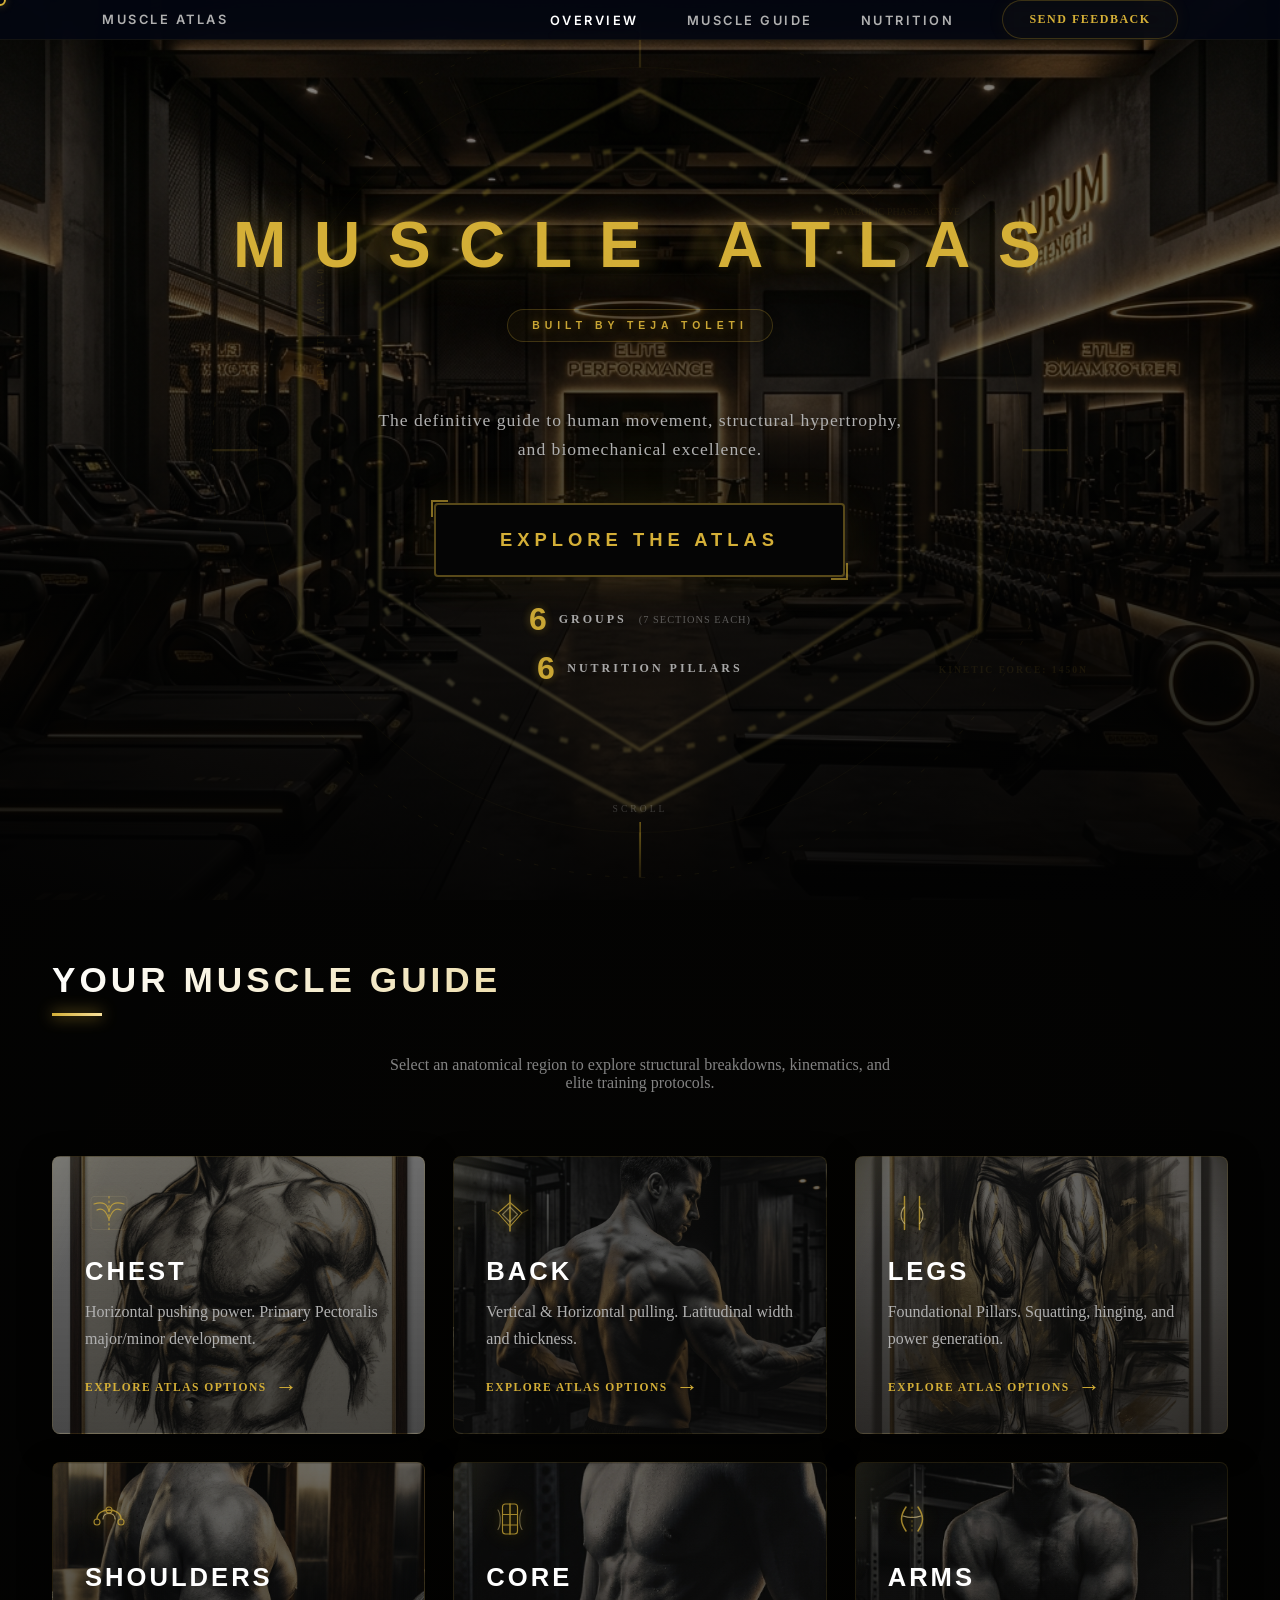
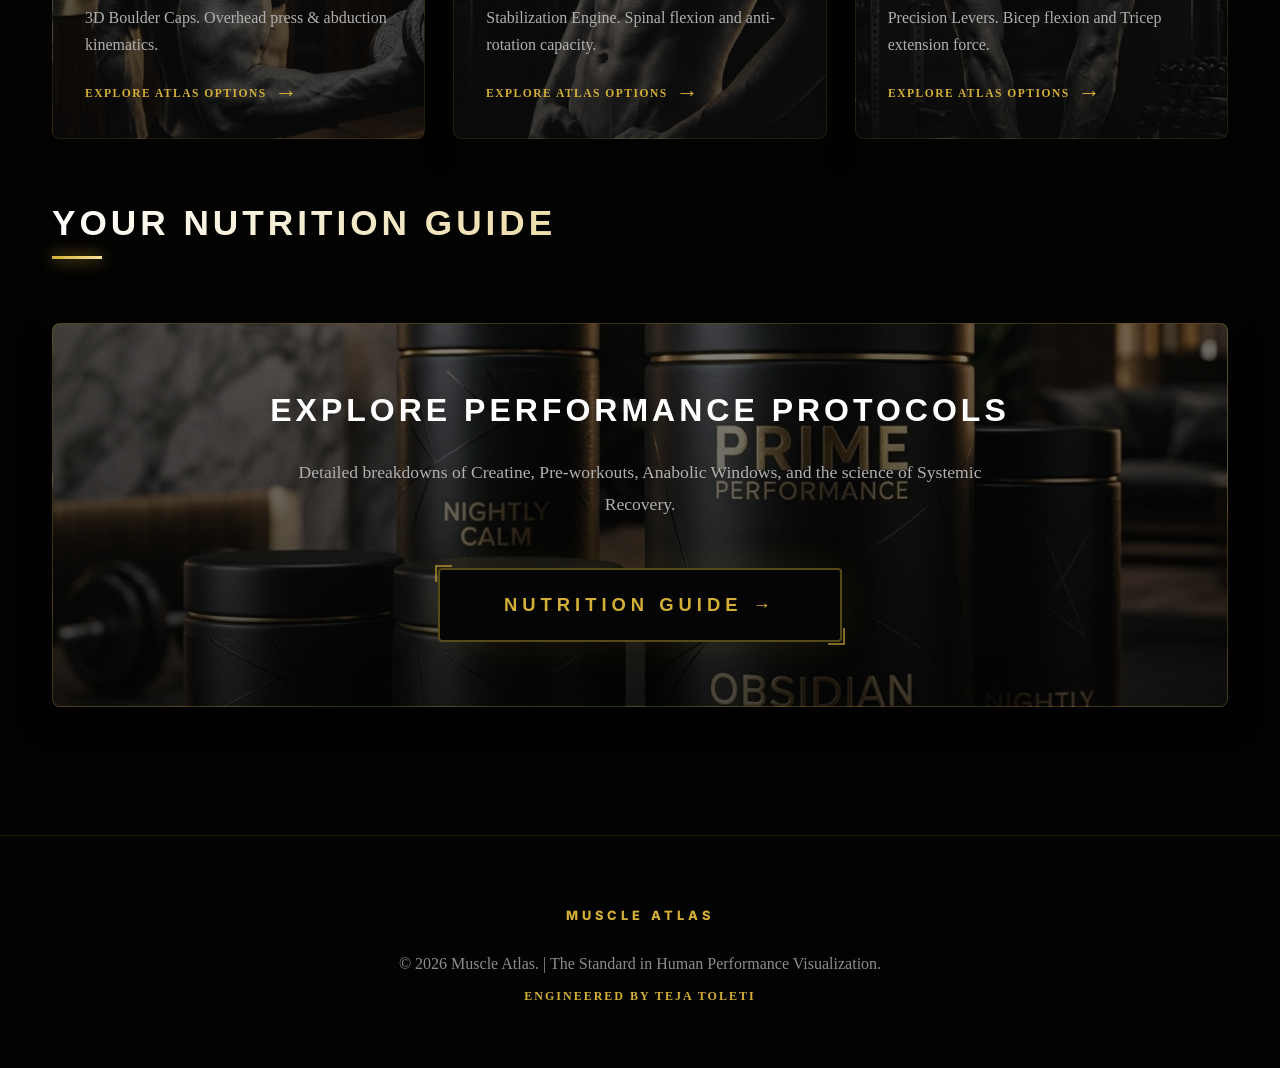
==== commit 4fb18cc5: "Fix text wrapping for hero title and performance protocols" ====
--- a/index.html
+++ b/index.html
@@ -413,18 +413,22 @@
                     <div class="ornament-diamond"></div>
                 </div>
                 <h1 id="magic-title" class="luxury-title" data-text="MUSCLE ATLAS" style="margin-bottom:0;">
-                    <span class="magic-letter" style="--i:0">M</span>
-                    <span class="magic-letter" style="--i:1">U</span>
-                    <span class="magic-letter" style="--i:2">S</span>
-                    <span class="magic-letter" style="--i:3">C</span>
-                    <span class="magic-letter" style="--i:4">L</span>
-                    <span class="magic-letter" style="--i:5">E</span>
-                    <span style="margin-right: 2rem;"></span> 
-                    <span class="magic-letter" style="--i:6">A</span>
-                    <span class="magic-letter" style="--i:7">T</span>
-                    <span class="magic-letter" style="--i:8">L</span>
-                    <span class="magic-letter" style="--i:9">A</span>
-                    <span class="magic-letter" style="--i:10">S</span>
+                    <span style="display: inline-block; white-space: nowrap;">
+                        <span class="magic-letter" style="--i:0">M</span>
+                        <span class="magic-letter" style="--i:1">U</span>
+                        <span class="magic-letter" style="--i:2">S</span>
+                        <span class="magic-letter" style="--i:3">C</span>
+                        <span class="magic-letter" style="--i:4">L</span>
+                        <span class="magic-letter" style="--i:5">E</span>
+                    </span>
+                    <span style="margin-right: 1.5rem; display: inline-block;"></span> 
+                    <span style="display: inline-block; white-space: nowrap;">
+                        <span class="magic-letter" style="--i:6">A</span>
+                        <span class="magic-letter" style="--i:7">T</span>
+                        <span class="magic-letter" style="--i:8">L</span>
+                        <span class="magic-letter" style="--i:9">A</span>
+                        <span class="magic-letter" style="--i:10">S</span>
+                    </span>
                 </h1>
                 <div class="title-ornament">
                     <div class="ornament-diamond"></div>
@@ -572,8 +576,8 @@
         <a href="nutrition.html" style="text-decoration:none;">
             <div class="glass-card" style="padding: 4rem; text-align: center; border: 1px solid rgba(212, 175, 55, 0.25); position: relative; overflow: hidden; background: linear-gradient(rgba(10, 10, 10, 0.5), rgba(5, 5, 5, 0.7)), url('assets/nutrition_art.png'); background-size: cover; background-position: center;">
                 <div style="position:relative; z-index:1;">
-                    <h3 style="font-size: 2rem; color: var(--text-primary); margin-bottom: 1.5rem; letter-spacing: 4px;">EXPLORE PERFORMANCE PROTOCOLS</h3>
-                    <p style="color: var(--text-secondary); max-width: 700px; margin: 0 auto; line-height: 1.8; font-size: 1.1rem; margin-bottom: 3rem;">
+                    <h3 style="font-size: clamp(1.4rem, 5vw, 2rem); color: var(--text-primary); margin-bottom: 1.5rem; letter-spacing: clamp(1px, 2vw, 4px); line-height: 1.4;">EXPLORE PERFORMANCE PROTOCOLS</h3>
+                    <p style="color: var(--text-secondary); max-width: 700px; margin: 0 auto; line-height: 1.8; font-size: clamp(0.95rem, 3vw, 1.1rem); margin-bottom: 3rem;">
                         Detailed breakdowns of Creatine, Pre-workouts, Anabolic Windows, and the science of Systemic Recovery.
                     </p>
                     <div id="nutrition-btn" class="epic-btn intro-blink-box">
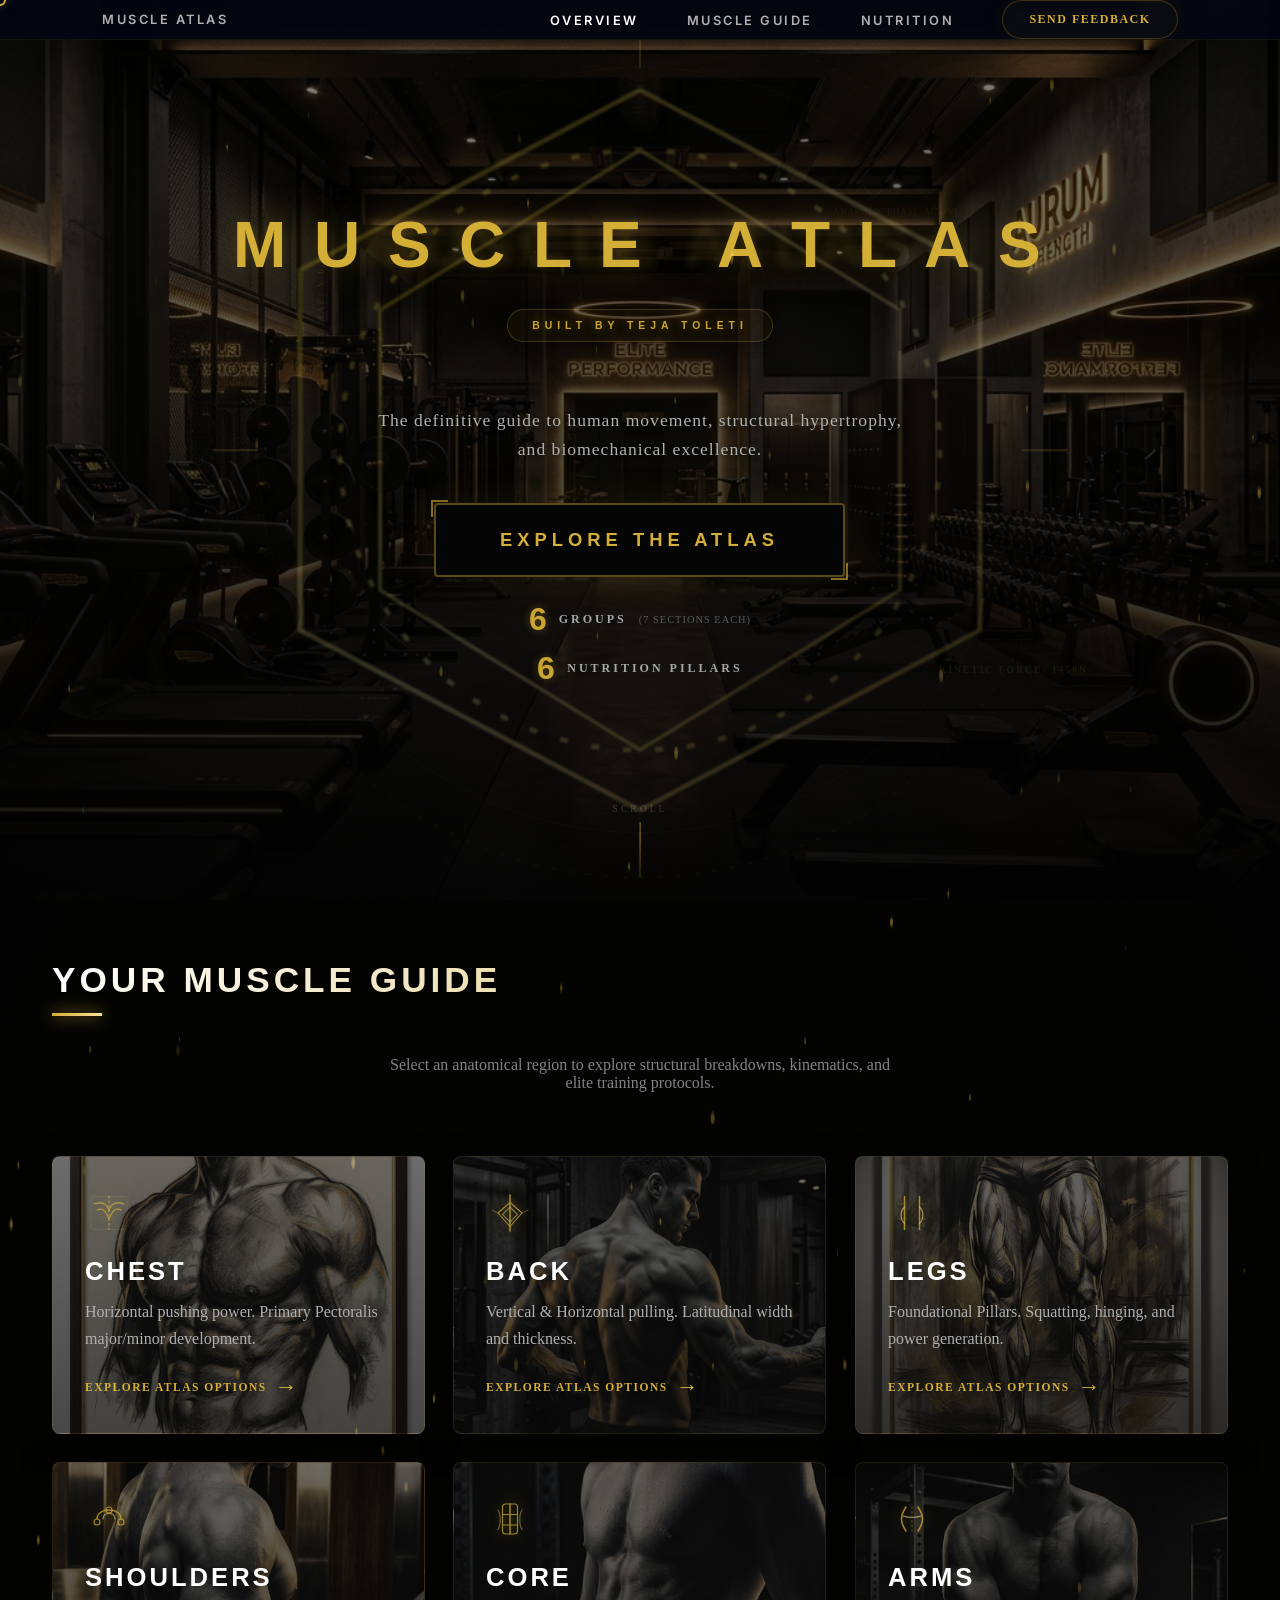
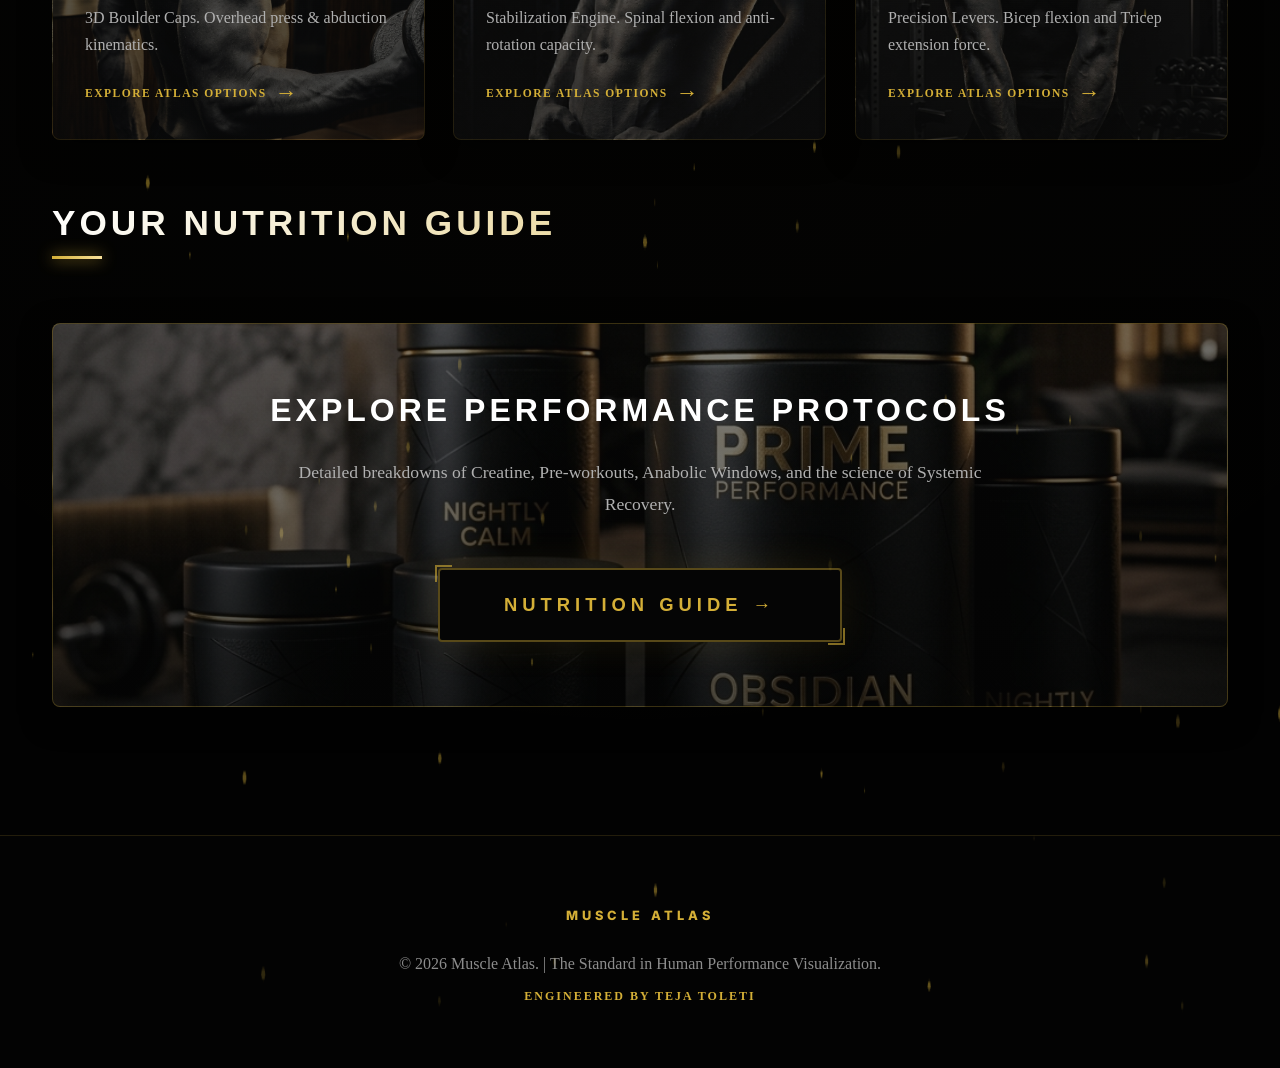
==== commit 55711447: "FIX: Absolute stabilization of muscle card graphics via CSS background migration" ====
--- a/index.html
+++ b/index.html
@@ -314,7 +314,18 @@
                 font-size: clamp(2rem, 8vw, 3rem) !important;
                 line-height: 1.2;
             }
-            .title-row { flex-wrap: wrap; text-align: center; }
+            .title-row { flex-wrap: wrap; text-align: center; justify-content: center; }
+            .title-ornament { display: none; } /* Hide horizontal decorators that break mobile flow */
+            
+            #magic-title {
+                display: flex;
+                flex-direction: column;
+                align-items: center;
+                gap: 0.2rem;
+            }
+            
+            .title-spacer { display: none !important; } /* Eliminate the horizontal spacer on mobile */
+            
             .epic-btn { 
                 padding: 1rem 2rem !important; 
                 font-size: 0.9rem !important;
@@ -327,6 +338,7 @@
 </head>
 
 <body>
+    <canvas id="gravity-canvas"></canvas>
     <!-- Background depth system -->
     <div class="bg-visuals" aria-hidden="true"></div>
     <div class="bg-ambient-glow" aria-hidden="true"></div>
@@ -421,7 +433,7 @@
                         <span class="magic-letter" style="--i:4">L</span>
                         <span class="magic-letter" style="--i:5">E</span>
                     </span>
-                    <span style="margin-right: 1.5rem; display: inline-block;"></span> 
+                    <span class="title-spacer" style="margin-right: 1.5rem; display: inline-block;"></span> 
                     <span style="display: inline-block; white-space: nowrap;">
                         <span class="magic-letter" style="--i:6">A</span>
                         <span class="magic-letter" style="--i:7">T</span>
@@ -480,7 +492,7 @@
         <div class="grid-cols-3">
             <!-- 1. Chest -->
             <a href="muscles/chest.html" style="text-decoration:none;">
-                <div class="glass-card muscle-card" style="background: linear-gradient(rgba(10, 10, 10, 0.6), rgba(10, 10, 10, 0.75)), url('assets/chest_art.png'); background-size: cover; background-position: center;">
+                <div class="glass-card muscle-card card-chest">
                     <div class="muscle-icon"><svg viewBox="0 0 64 64" fill="none" stroke="currentColor" stroke-width="1.5" stroke-linecap="round" stroke-linejoin="round">
                             <path d="M32 10 L32 54" stroke-dasharray="2 4"/>
                             <path d="M12 20 C24 16, 30 20, 32 30 C34 20, 40 16, 52 20" />
@@ -495,7 +507,7 @@
 
             <!-- 2. Back -->
             <a href="muscles/back.html" style="text-decoration:none;">
-                <div class="glass-card muscle-card" style="background: linear-gradient(rgba(10, 10, 10, 0.6), rgba(10, 10, 10, 0.75)), url('assets/back_art.png'); background-size: cover; background-position: center;">
+                <div class="glass-card muscle-card card-back">
                     <div class="muscle-icon"><svg viewBox="0 0 64 64" fill="none" stroke="currentColor" stroke-width="1.5" stroke-linecap="round" stroke-linejoin="round">
                             <path d="M32 8 L32 56" stroke-width="2"/>
                             <path d="M32 18 L16 32 L32 50 L48 32 Z" />
@@ -510,7 +522,7 @@
 
             <!-- 3. Legs -->
             <a href="muscles/legs.html" style="text-decoration:none;">
-                <div class="glass-card muscle-card" style="background: linear-gradient(rgba(10, 10, 10, 0.6), rgba(10, 10, 10, 0.75)), url('assets/legs_art.png'); background-size: cover; background-position: center;">
+                <div class="glass-card muscle-card card-legs">
                     <div class="muscle-icon"><svg viewBox="0 0 64 64" fill="none" stroke="currentColor" stroke-width="1.5" stroke-linecap="round" stroke-linejoin="round">
                             <path d="M22 10 L22 54 M42 10 L42 54" stroke-width="2"/>
                             <path d="M22 24 C16 30, 16 40, 22 46 M42 24 C48 30, 48 40, 42 46" stroke="var(--highlight-gold)" opacity="0.8"/>
@@ -524,7 +536,7 @@
 
             <!-- 4. Shoulders -->
             <a href="muscles/shoulders.html" style="text-decoration:none;">
-                <div class="glass-card muscle-card" style="background: linear-gradient(rgba(10, 10, 10, 0.6), rgba(10, 10, 10, 0.75)), url('assets/shoulders_art.png'); background-size: cover; background-position: center;">
+                <div class="glass-card muscle-card card-shoulders">
                     <div class="muscle-icon"><svg viewBox="0 0 64 64" fill="none" stroke="currentColor" stroke-width="1.5" stroke-linecap="round" stroke-linejoin="round">
                             <path d="M16 32 C16 16, 48 16, 48 32" stroke-width="2"/>
                             <path d="M24 32 C24 22, 40 22, 40 32" stroke="var(--highlight-gold)" opacity="0.8"/>
@@ -538,7 +550,7 @@
 
             <!-- 5. Core -->
             <a href="muscles/core.html" style="text-decoration:none;">
-                <div class="glass-card muscle-card" style="background: linear-gradient(rgba(10, 10, 10, 0.6), rgba(10, 10, 10, 0.75)), url('assets/core_art.png'); background-size: cover; background-position: center;">
+                <div class="glass-card muscle-card card-core">
                     <div class="muscle-icon"><svg viewBox="0 0 64 64" fill="none" stroke="currentColor" stroke-width="1.5" stroke-linecap="round" stroke-linejoin="round">
                             <rect x="22" y="12" width="20" height="40" rx="4"/>
                             <line x1="32" y1="12" x2="32" y2="52" stroke-width="2"/>
@@ -553,7 +565,7 @@
 
             <!-- 6. Arms -->
             <a href="muscles/arms.html" style="text-decoration:none;">
-                <div class="glass-card muscle-card" style="background: linear-gradient(rgba(10, 10, 10, 0.6), rgba(10, 10, 10, 0.75)), url('assets/arms_art.png'); background-size: cover; background-position: top center;">
+                <div class="glass-card muscle-card card-arms">
                     <div class="muscle-icon"><svg viewBox="0 0 64 64" fill="none" stroke="currentColor" stroke-width="1.5" stroke-linecap="round" stroke-linejoin="round">
                             <path d="M24 16 C16 28, 16 36, 24 48 M40 16 C48 28, 48 36, 40 48" stroke-width="2"/>
                             <path d="M20 28 Q32 32 44 28" stroke="var(--highlight-gold)" opacity="0.8"/>
@@ -574,7 +586,7 @@
         </div>
 
         <a href="nutrition.html" style="text-decoration:none;">
-            <div class="glass-card" style="padding: 4rem; text-align: center; border: 1px solid rgba(212, 175, 55, 0.25); position: relative; overflow: hidden; background: linear-gradient(rgba(10, 10, 10, 0.5), rgba(5, 5, 5, 0.7)), url('assets/nutrition_art.png'); background-size: cover; background-position: center;">
+            <div class="glass-card card-nutrition" style="padding: 4rem; text-align: center; border: 1px solid rgba(212, 175, 55, 0.25); position: relative; overflow: hidden;">
                 <div style="position:relative; z-index:1;">
                     <h3 style="font-size: clamp(1.4rem, 5vw, 2rem); color: var(--text-primary); margin-bottom: 1.5rem; letter-spacing: clamp(1px, 2vw, 4px); line-height: 1.4;">EXPLORE PERFORMANCE PROTOCOLS</h3>
                     <p style="color: var(--text-secondary); max-width: 700px; margin: 0 auto; line-height: 1.8; font-size: clamp(0.95rem, 3vw, 1.1rem); margin-bottom: 3rem;">
@@ -601,6 +613,8 @@
     <div class="page-sweep"></div>
     
     <script src="js/main.js"></script>
+    <script src="js/dots.js"></script>
 </body>
 
 </html>
+
--- a/css/style.css
+++ b/css/style.css
@@ -71,6 +71,20 @@
     overflow: hidden;
     pointer-events: none;
     background: #020202; /* Total darkness for the gold swarm */
+}
+
+/* ───────────────────────────────────────
+   INTERACTIVE GRAVITY DOTS
+─────────────────────────────────────── */
+#gravity-canvas {
+    position: fixed;
+    top: 0;
+    left: 0;
+    width: 100%;
+    height: 100%;
+    z-index: 25; /* Render high up so dots float OVER backgrounds, avoiding negative z-buffer crashes */
+    pointer-events: none;
+    mix-blend-mode: screen; /* Extra cinematic glow */
 }
 
 .bg-ambient-glow {
@@ -835,7 +849,7 @@
     .hero-visual { display: none; }
     header h1 { font-size: clamp(2.5rem, 10vw, 3.5rem) !important; }
     
-    /* Mobile Navigation Fix */
+    /* Mobile Navigation & Layout Fix */
     nav {
         flex-direction: column;
         height: auto;
@@ -843,6 +857,12 @@
         gap: 0.8rem;
         position: fixed;
     }
+    
+    /* Push content away from tall mobile nav */
+    header.muscle-hero, #hero { 
+        padding-top: 140px !important; 
+    }
+
     .nav-links {
         flex-wrap: wrap;
         justify-content: center;
@@ -958,7 +978,9 @@
     border: 1px solid var(--border-color);
     border-radius: 8px; /* Smooth rounded corners */
     padding: 2rem;
-    transition: all 0.5s cubic-bezier(0.25, 0.46, 0.45, 0.94);
+    transition: transform 0.5s cubic-bezier(0.25, 0.46, 0.45, 0.94),
+                box-shadow 0.5s cubic-bezier(0.25, 0.46, 0.45, 0.94),
+                border-color 0.5s cubic-bezier(0.25, 0.46, 0.45, 0.94);
     position: relative;
     overflow: hidden;
 }
@@ -986,19 +1008,63 @@
     100% { filter: blur(2px) brightness(1); }
 }
 
+/* Fix redundant anchor wrapper transform stack */
+.grid-cols-3 a {
+    display: block;
+    text-decoration: none;
+    position: relative;
+    z-index: 1; /* Low base z-index */
+}
+
+/* Base Stable Glass Card - Removed backdrop-filter to prevent browser layer crashes */
+.glass-card {
+    background: rgba(15, 15, 15, 0.95); /* Solid nearly-black for stability */
+    border: 1px solid var(--border-color);
+    border-radius: 8px;
+    padding: 2rem;
+    transition: transform 0.3s cubic-bezier(0.17, 0.67, 0.83, 0.67), 
+                box-shadow 0.3s ease, 
+                border-color 0.3s ease;
+    position: relative;
+    overflow: hidden;
+}
+
 .glass-card:hover {
-    transform: translateY(-8px) scale(1.02);
-    box-shadow: 0 15px 45px rgba(255, 215, 0, 0.15), 0 0 25px rgba(201, 162, 39, 0.2);
-    border-color: rgba(255, 215, 0, 0.6);
-}
-
-/* 3D Parallax Depth for Muscle Cards */
+    z-index: 100; /* Move to top of stack when hovering */
+    transform: translateY(-10px) scale(1.02);
+    box-shadow: 0 20px 50px rgba(0,0,0,0.8), 0 0 30px rgba(212, 175, 55, 0.2);
+    border-color: var(--accent-color);
+}
+
+/* Specific Muscle Card Stability */
 .muscle-card {
-    transform-style: preserve-3d;
-    perspective: 1200px;
-    position: relative;
-    overflow: hidden;
-}
+    -webkit-backface-visibility: hidden;
+    backface-visibility: hidden;
+    will-change: transform;
+}
+
+/* Unified Glass Shake Animation - No rotation for absolute stability */
+@keyframes glassShake {
+    0% { transform: translateY(-10px) scale(1.02) translateX(0); }
+    15% { transform: translateY(-10px) scale(1.02) translateX(-3px); }
+    30% { transform: translateY(-10px) scale(1.02) translateX(3px); }
+    45% { transform: translateY(-10px) scale(1.02) translateX(-2px); }
+    60% { transform: translateY(-10px) scale(1.02) translateX(2px); }
+    100% { transform: translateY(-10px) scale(1.02) translateX(0); }
+}
+
+.muscle-card:hover {
+    animation: glassShake 0.25s cubic-bezier(.36,.07,.19,.97) both;
+}
+
+/* Individual Muscle Card Backdrops - Moved from HTML to prevent render collision */
+.card-chest { background: linear-gradient(rgba(10, 10, 10, 0.6), rgba(10, 10, 10, 0.75)), url('../assets/chest_art.png') !important; background-size: cover !important; background-position: center !important; }
+.card-back { background: linear-gradient(rgba(10, 10, 10, 0.6), rgba(10, 10, 10, 0.75)), url('../assets/back_art.png') !important; background-size: cover !important; background-position: center !important; }
+.card-legs { background: linear-gradient(rgba(10, 10, 10, 0.6), rgba(10, 10, 10, 0.75)), url('../assets/legs_art.png') !important; background-size: cover !important; background-position: center !important; }
+.card-shoulders { background: linear-gradient(rgba(10, 10, 10, 0.6), rgba(10, 10, 10, 0.75)), url('../assets/shoulders_art.png') !important; background-size: cover !important; background-position: center !important; }
+.card-core { background: linear-gradient(rgba(10, 10, 10, 0.6), rgba(10, 10, 10, 0.75)), url('../assets/core_art.png') !important; background-size: cover !important; background-position: center !important; }
+.card-arms { background: linear-gradient(rgba(10, 10, 10, 0.6), rgba(10, 10, 10, 0.75)), url('../assets/arms_art.png') !important; background-size: cover !important; background-position: top center !important; }
+.card-nutrition { background: linear-gradient(rgba(10, 10, 10, 0.5), rgba(5, 5, 5, 0.7)), url('../assets/nutrition_art.png') !important; background-size: cover !important; background-position: center !important; }
 
 /* Biomechanical Scanline Effect */
 .muscle-card::before {
@@ -1027,31 +1093,31 @@
 }
 
 .muscle-card > * {
-    transform: translateZ(0px);
+    transform: translateY(0) scale(1);
     transition: transform 0.4s cubic-bezier(0.16, 1, 0.3, 1);
 }
 
 .muscle-card:hover .muscle-icon {
-    transform: translateZ(50px) scale(1.1);
+    transform: translateY(-8px) scale(1.1);
 }
 
 .muscle-card:hover h3 {
-    transform: translateZ(40px);
+    transform: translateY(-5px) scale(1.03);
 }
 
 .muscle-card:hover p {
-    transform: translateZ(30px);
+    transform: translateY(-3px);
 }
 
 .muscle-card:hover .card-cta {
-    transform: translateZ(45px);
+    transform: translateY(-4px) scale(1.05);
 }
 
 .glass-card::after {
     content: '';
     position: absolute;
-    top: 0; left: -100%; width: 100%; height: 100%;
-    background: linear-gradient(to right, transparent, rgba(255, 243, 176, 0.25), transparent);
+    top: 0; left: -100%; width: 50%; height: 100%;
+    background: linear-gradient(to right, transparent, rgba(255, 255, 255, 0.5), transparent);
     transform: skewX(-25deg);
     transition: none;
     z-index: 10;
@@ -1059,12 +1125,14 @@
 }
 
 .glass-card:hover::after {
-    animation: luxuriousSweep 0.8s ease-out forwards;
+    animation: luxuriousSweep 0.5s cubic-bezier(0.23, 1, 0.32, 1) forwards; /* Faster, sharper shine */
 }
 
 @keyframes luxuriousSweep {
-    0% { left: -100%; }
-    100% { left: 200%; }
+    0% { left: -110%; transform: skewX(-25deg) scaleX(1); opacity: 0; }
+    30% { opacity: 1; }
+    70% { opacity: 1; }
+    100% { left: 200%; transform: skewX(-25deg) scaleX(2); opacity: 0; }
 }
 
 
@@ -1507,14 +1575,7 @@
     100% { opacity: 0.9; transform: scale(1.06) skew(-2deg); filter: hue-rotate(180deg); }
 }
 
-.muscle-card:hover {
-    animation: neonCardPulse 1.5s infinite alternate ease-in-out;
-}
-
-@keyframes neonCardPulse {
-    0% { border-color: rgba(212, 175, 55, 0.2); box-shadow: 0 10px 30px rgba(0,0,0,0.5); }
-    100% { border-color: #ffd700; box-shadow: 0 0 40px rgba(255, 215, 0, 0.3), inset 0 0 20px rgba(255, 215, 0, 0.1); }
-}
+/* Removed redundant neonCardPulse and translateZ hacks */
 
 /* Perfect Screen Fit */
 .container {
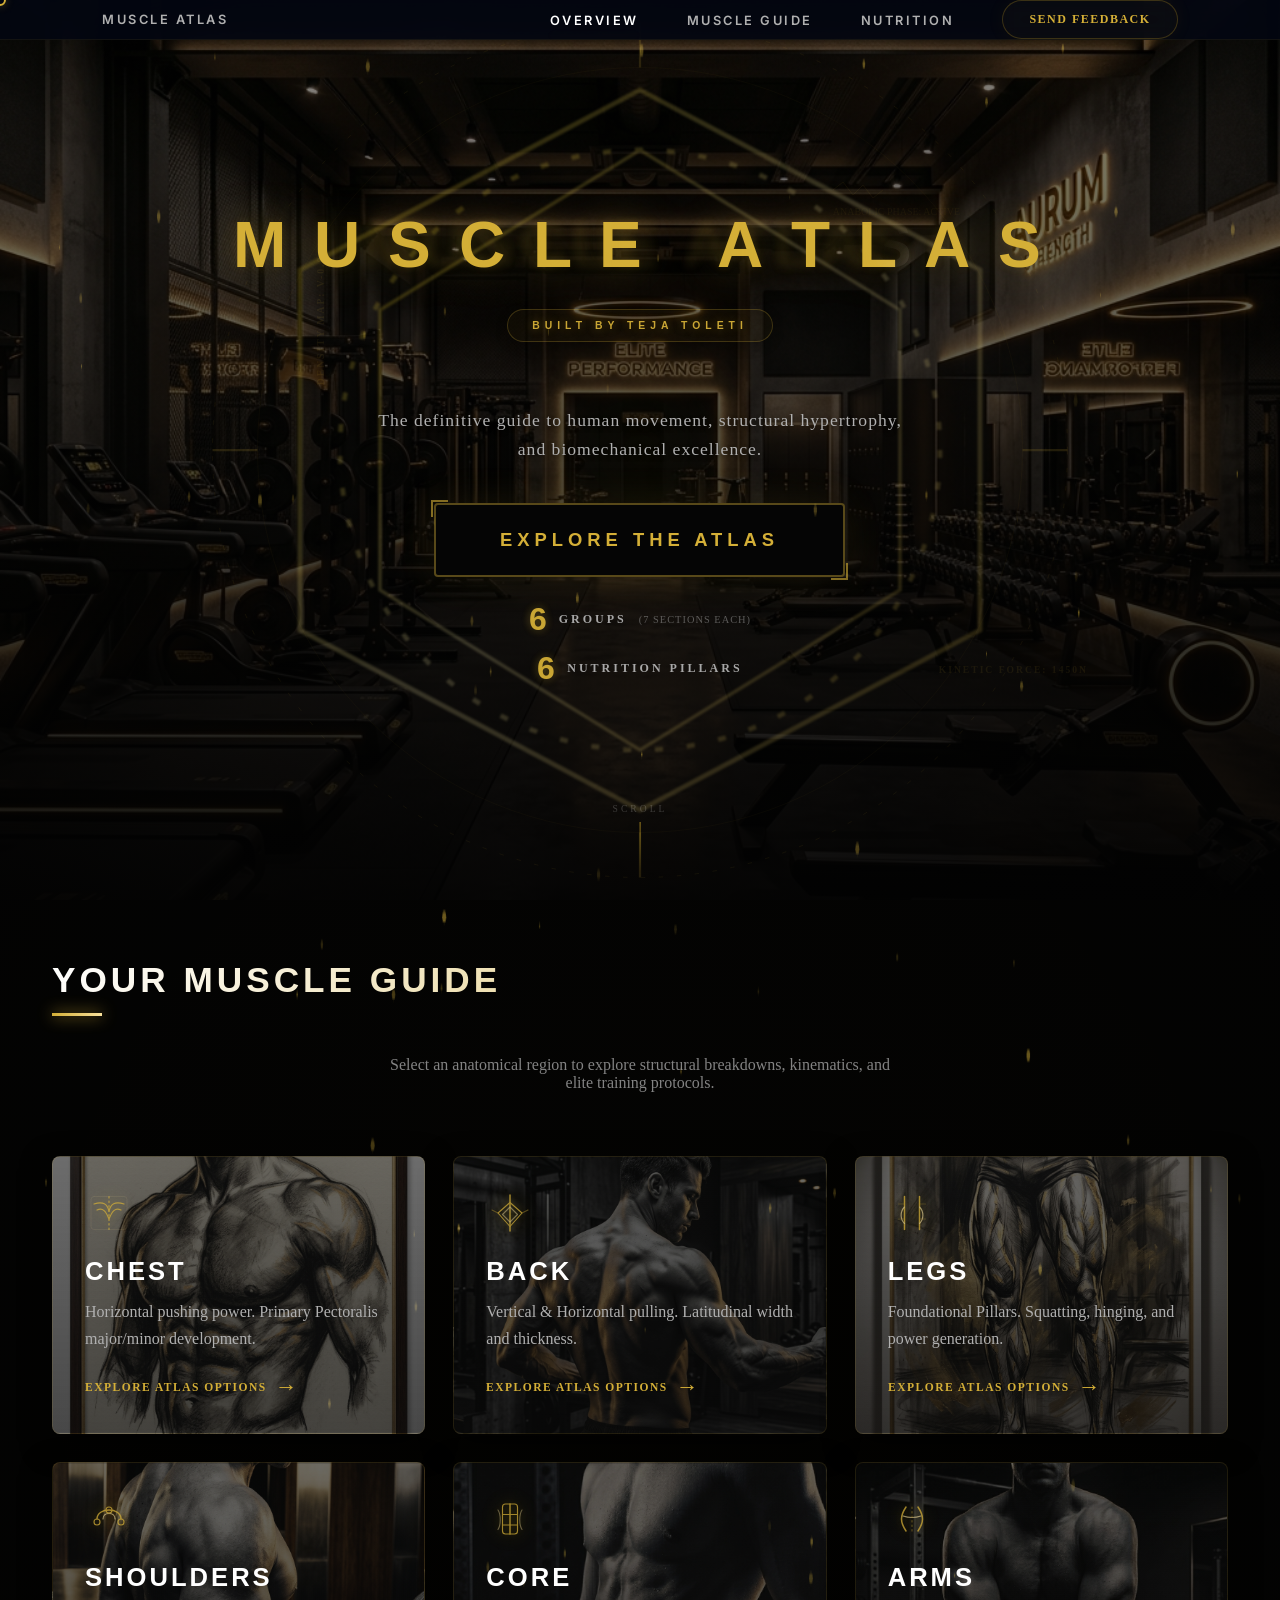
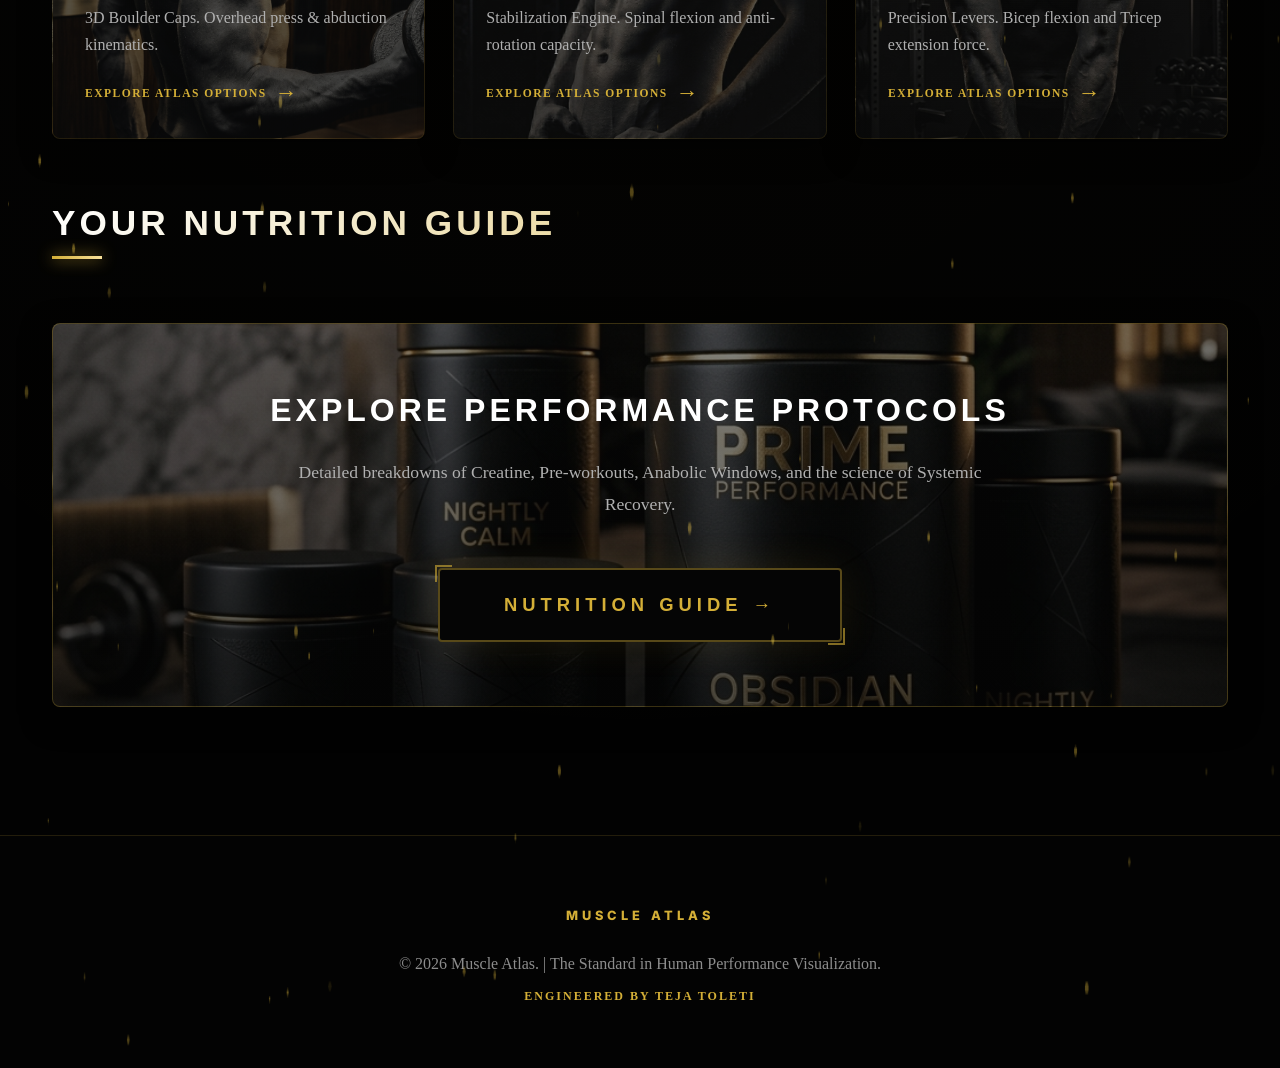
==== commit 92a77b0e: "FIX: Absolute standardization of all cards to the stable Nutrition Guide benchmark. Removed all extr" ====
--- a/index.html
+++ b/index.html
@@ -492,7 +492,7 @@
         <div class="grid-cols-3">
             <!-- 1. Chest -->
             <a href="muscles/chest.html" style="text-decoration:none;">
-                <div class="glass-card muscle-card card-chest">
+                <div class="glass-card card-chest">
                     <div class="muscle-icon"><svg viewBox="0 0 64 64" fill="none" stroke="currentColor" stroke-width="1.5" stroke-linecap="round" stroke-linejoin="round">
                             <path d="M32 10 L32 54" stroke-dasharray="2 4"/>
                             <path d="M12 20 C24 16, 30 20, 32 30 C34 20, 40 16, 52 20" />
@@ -507,7 +507,7 @@
 
             <!-- 2. Back -->
             <a href="muscles/back.html" style="text-decoration:none;">
-                <div class="glass-card muscle-card card-back">
+                <div class="glass-card card-back">
                     <div class="muscle-icon"><svg viewBox="0 0 64 64" fill="none" stroke="currentColor" stroke-width="1.5" stroke-linecap="round" stroke-linejoin="round">
                             <path d="M32 8 L32 56" stroke-width="2"/>
                             <path d="M32 18 L16 32 L32 50 L48 32 Z" />
@@ -522,7 +522,7 @@
 
             <!-- 3. Legs -->
             <a href="muscles/legs.html" style="text-decoration:none;">
-                <div class="glass-card muscle-card card-legs">
+                <div class="glass-card card-legs">
                     <div class="muscle-icon"><svg viewBox="0 0 64 64" fill="none" stroke="currentColor" stroke-width="1.5" stroke-linecap="round" stroke-linejoin="round">
                             <path d="M22 10 L22 54 M42 10 L42 54" stroke-width="2"/>
                             <path d="M22 24 C16 30, 16 40, 22 46 M42 24 C48 30, 48 40, 42 46" stroke="var(--highlight-gold)" opacity="0.8"/>
@@ -536,7 +536,7 @@
 
             <!-- 4. Shoulders -->
             <a href="muscles/shoulders.html" style="text-decoration:none;">
-                <div class="glass-card muscle-card card-shoulders">
+                <div class="glass-card card-shoulders">
                     <div class="muscle-icon"><svg viewBox="0 0 64 64" fill="none" stroke="currentColor" stroke-width="1.5" stroke-linecap="round" stroke-linejoin="round">
                             <path d="M16 32 C16 16, 48 16, 48 32" stroke-width="2"/>
                             <path d="M24 32 C24 22, 40 22, 40 32" stroke="var(--highlight-gold)" opacity="0.8"/>
@@ -550,7 +550,7 @@
 
             <!-- 5. Core -->
             <a href="muscles/core.html" style="text-decoration:none;">
-                <div class="glass-card muscle-card card-core">
+                <div class="glass-card card-core">
                     <div class="muscle-icon"><svg viewBox="0 0 64 64" fill="none" stroke="currentColor" stroke-width="1.5" stroke-linecap="round" stroke-linejoin="round">
                             <rect x="22" y="12" width="20" height="40" rx="4"/>
                             <line x1="32" y1="12" x2="32" y2="52" stroke-width="2"/>
@@ -565,7 +565,7 @@
 
             <!-- 6. Arms -->
             <a href="muscles/arms.html" style="text-decoration:none;">
-                <div class="glass-card muscle-card card-arms">
+                <div class="glass-card card-arms">
                     <div class="muscle-icon"><svg viewBox="0 0 64 64" fill="none" stroke="currentColor" stroke-width="1.5" stroke-linecap="round" stroke-linejoin="round">
                             <path d="M24 16 C16 28, 16 36, 24 48 M40 16 C48 28, 48 36, 40 48" stroke-width="2"/>
                             <path d="M20 28 Q32 32 44 28" stroke="var(--highlight-gold)" opacity="0.8"/>
--- a/css/style.css
+++ b/css/style.css
@@ -1013,7 +1013,7 @@
     display: block;
     text-decoration: none;
     position: relative;
-    z-index: 1; /* Low base z-index */
+    /* Removed z-index restriction to align with pure glass-card behavior */
 }
 
 /* Base Stable Glass Card - Removed backdrop-filter to prevent browser layer crashes */
@@ -1036,28 +1036,20 @@
     border-color: var(--accent-color);
 }
 
-/* Specific Muscle Card Stability */
+/* Specific Muscle Card Stability - Fully Synchronized to Glass Card */
 .muscle-card {
     -webkit-backface-visibility: hidden;
     backface-visibility: hidden;
-    will-change: transform;
-}
-
-/* Unified Glass Shake Animation - No rotation for absolute stability */
+}
+
+/* Glass Vibration Keyframes - Fully Deprecated for Stability */
 @keyframes glassShake {
-    0% { transform: translateY(-10px) scale(1.02) translateX(0); }
-    15% { transform: translateY(-10px) scale(1.02) translateX(-3px); }
-    30% { transform: translateY(-10px) scale(1.02) translateX(3px); }
-    45% { transform: translateY(-10px) scale(1.02) translateX(-2px); }
-    60% { transform: translateY(-10px) scale(1.02) translateX(2px); }
-    100% { transform: translateY(-10px) scale(1.02) translateX(0); }
-}
-
-.muscle-card:hover {
-    animation: glassShake 0.25s cubic-bezier(.36,.07,.19,.97) both;
-}
-
-/* Individual Muscle Card Backdrops - Moved from HTML to prevent render collision */
+    0%   { transform: translateY(-10px) scale(1.02); }
+    100% { transform: translateY(-10px) scale(1.02); }
+}
+
+/* Removed glassShake animation as per request for clean, unified hover consistency */
+/* Removed all extra shake and scanline triggers for clean unified hover */
 .card-chest { background: linear-gradient(rgba(10, 10, 10, 0.6), rgba(10, 10, 10, 0.75)), url('../assets/chest_art.png') !important; background-size: cover !important; background-position: center !important; }
 .card-back { background: linear-gradient(rgba(10, 10, 10, 0.6), rgba(10, 10, 10, 0.75)), url('../assets/back_art.png') !important; background-size: cover !important; background-position: center !important; }
 .card-legs { background: linear-gradient(rgba(10, 10, 10, 0.6), rgba(10, 10, 10, 0.75)), url('../assets/legs_art.png') !important; background-size: cover !important; background-position: center !important; }
@@ -1081,10 +1073,7 @@
     transition: opacity 0.5s;
 }
 
-.muscle-card:hover::before {
-    opacity: 1;
-    animation: muscleScan 4s linear infinite;
-}
+/* Removed muscleScan animation */
 
 @keyframes muscleScan {
     0% { top: -100%; }
@@ -1097,21 +1086,7 @@
     transition: transform 0.4s cubic-bezier(0.16, 1, 0.3, 1);
 }
 
-.muscle-card:hover .muscle-icon {
-    transform: translateY(-8px) scale(1.1);
-}
-
-.muscle-card:hover h3 {
-    transform: translateY(-5px) scale(1.03);
-}
-
-.muscle-card:hover p {
-    transform: translateY(-3px);
-}
-
-.muscle-card:hover .card-cta {
-    transform: translateY(-4px) scale(1.05);
-}
+/* Removed all extra child transforms */
 
 .glass-card::after {
     content: '';
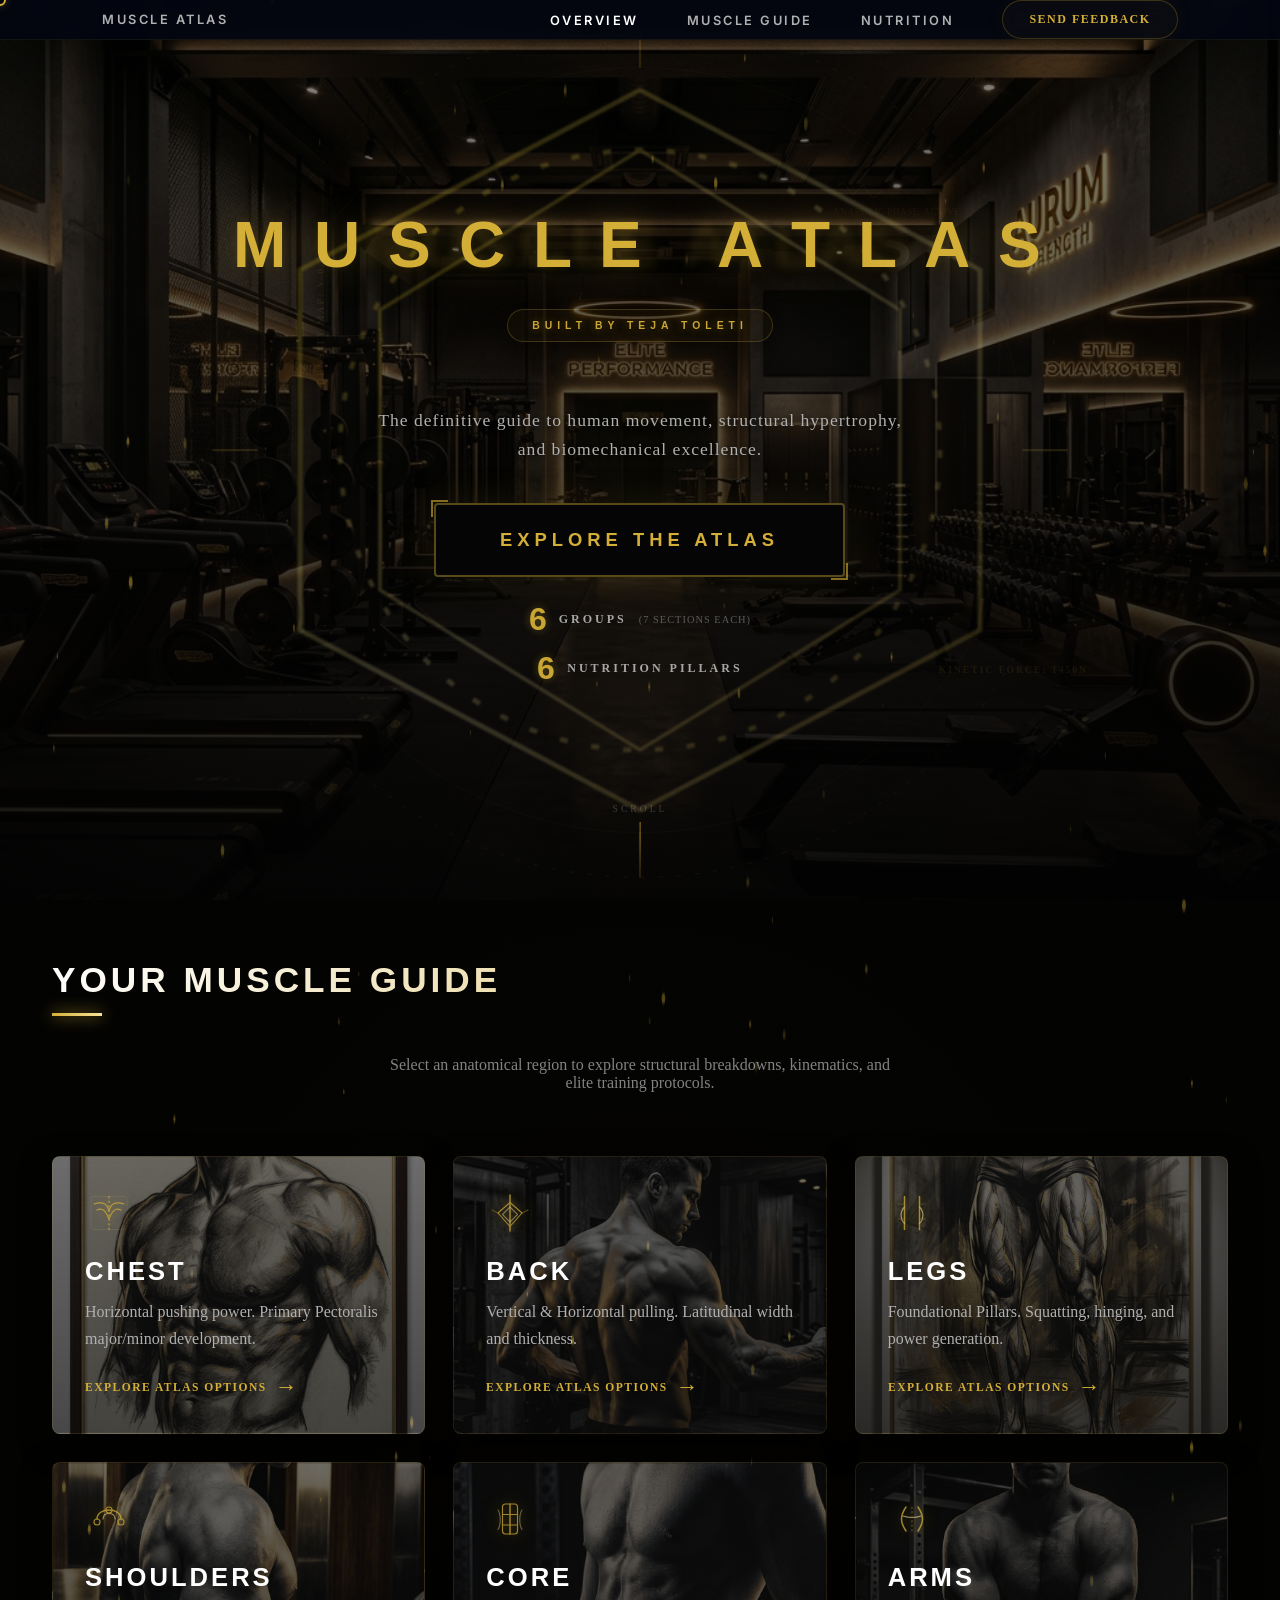
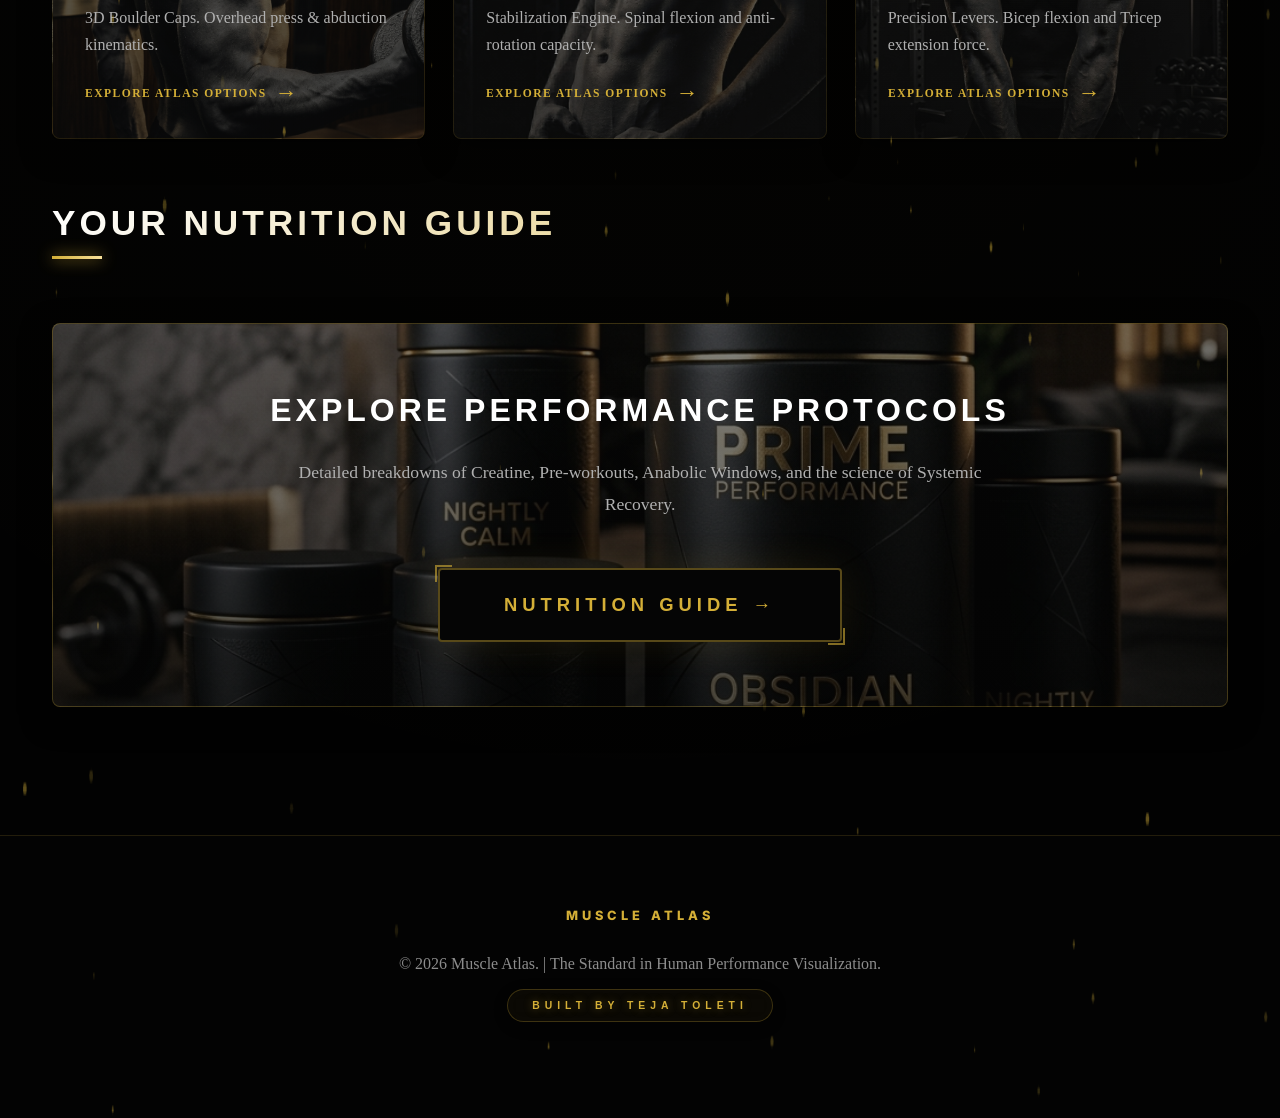
==== commit 0ec6257e: "MAGIC: Elite Creator Signature implementation with Gold Dust and Cursor Focus" ====
--- a/index.html
+++ b/index.html
@@ -605,7 +605,12 @@
         <footer style="text-align: center; padding: 4rem 0; border-top: 1px solid rgba(212, 175, 55, 0.15); background: rgba(5,5,5,0.4); margin-top: 8rem;">
         <div class="logo" style="margin-bottom: 1.5rem; letter-spacing: 4px; font-weight: 800; color: var(--accent-color);">MUSCLE ATLAS</div>
         <p style="margin-bottom: 1rem; color: var(--text-secondary); opacity: 0.8;">&copy; 2026 Muscle Atlas. | The Standard in Human Performance Visualization.</p>
-        <p style="font-weight: 600; color: var(--accent-color); letter-spacing: 2px; font-size: 0.75rem; text-transform: uppercase;">Engineered by Teja Toleti</p>
+        <a href="index.html" class="magic-creator-tag">
+            <span class="sparkle star-1"></span>
+            <span class="sparkle star-2"></span>
+            <span class="sparkle star-3"></span>
+            Built by Teja Toleti
+        </a>
     </footer>
 
     <!-- Static Navigation Elements -->
--- a/css/style.css
+++ b/css/style.css
@@ -1348,12 +1348,36 @@
     100% { background-position: 200% 0; }
 }
 
+.magic-creator-tag {
+    display: inline-flex;
+    align-items: center;
+    gap: 1rem;
+    padding: 8px 20px;
+    background: rgba(212, 175, 55, 0.04);
+    border: 1px solid rgba(212, 175, 55, 0.25);
+    border-radius: 40px;
+    color: #d4af37 !important;
+    font-size: 0.75rem;
+    font-weight: 800;
+    text-transform: uppercase;
+    letter-spacing: 3px;
+    text-decoration: none;
+    transition: all 0.5s cubic-bezier(0.165, 0.84, 0.44, 1);
+    animation: creatorBreathe 4s infinite alternate ease-in-out;
+}
+
+@keyframes creatorBreathe {
+    0% { transform: scale(1); box-shadow: 0 4px 15px rgba(0,0,0,0.2); }
+    100% { transform: scale(1.02); box-shadow: 0 8px 25px rgba(212, 175, 55, 0.1); border-color: rgba(212, 175, 55, 0.5); }
+}
+
 .magic-creator-tag:hover {
-    background: rgba(212, 175, 55, 0.08);
-    border-color: rgba(212, 175, 55, 0.4);
-    transform: translateY(-3px) scale(1.02);
-    box-shadow: 0 10px 30px rgba(212, 175, 55, 0.1), 0 0 20px rgba(255, 215, 0, 0.1);
-    color: #FFF3B0;
+    background: rgba(212, 175, 55, 0.1);
+    border-color: #ffd700;
+    transform: translateY(-5px) scale(1.05);
+    letter-spacing: 6px; /* Kinetic Expansion */
+    box-shadow: 0 15px 45px rgba(0,0,0,0.4), 0 0 30px rgba(255, 215, 0, 0.2);
+    color: #FFF3B0 !important;
 }
 
 /* Sparkles (Magical Dust) */
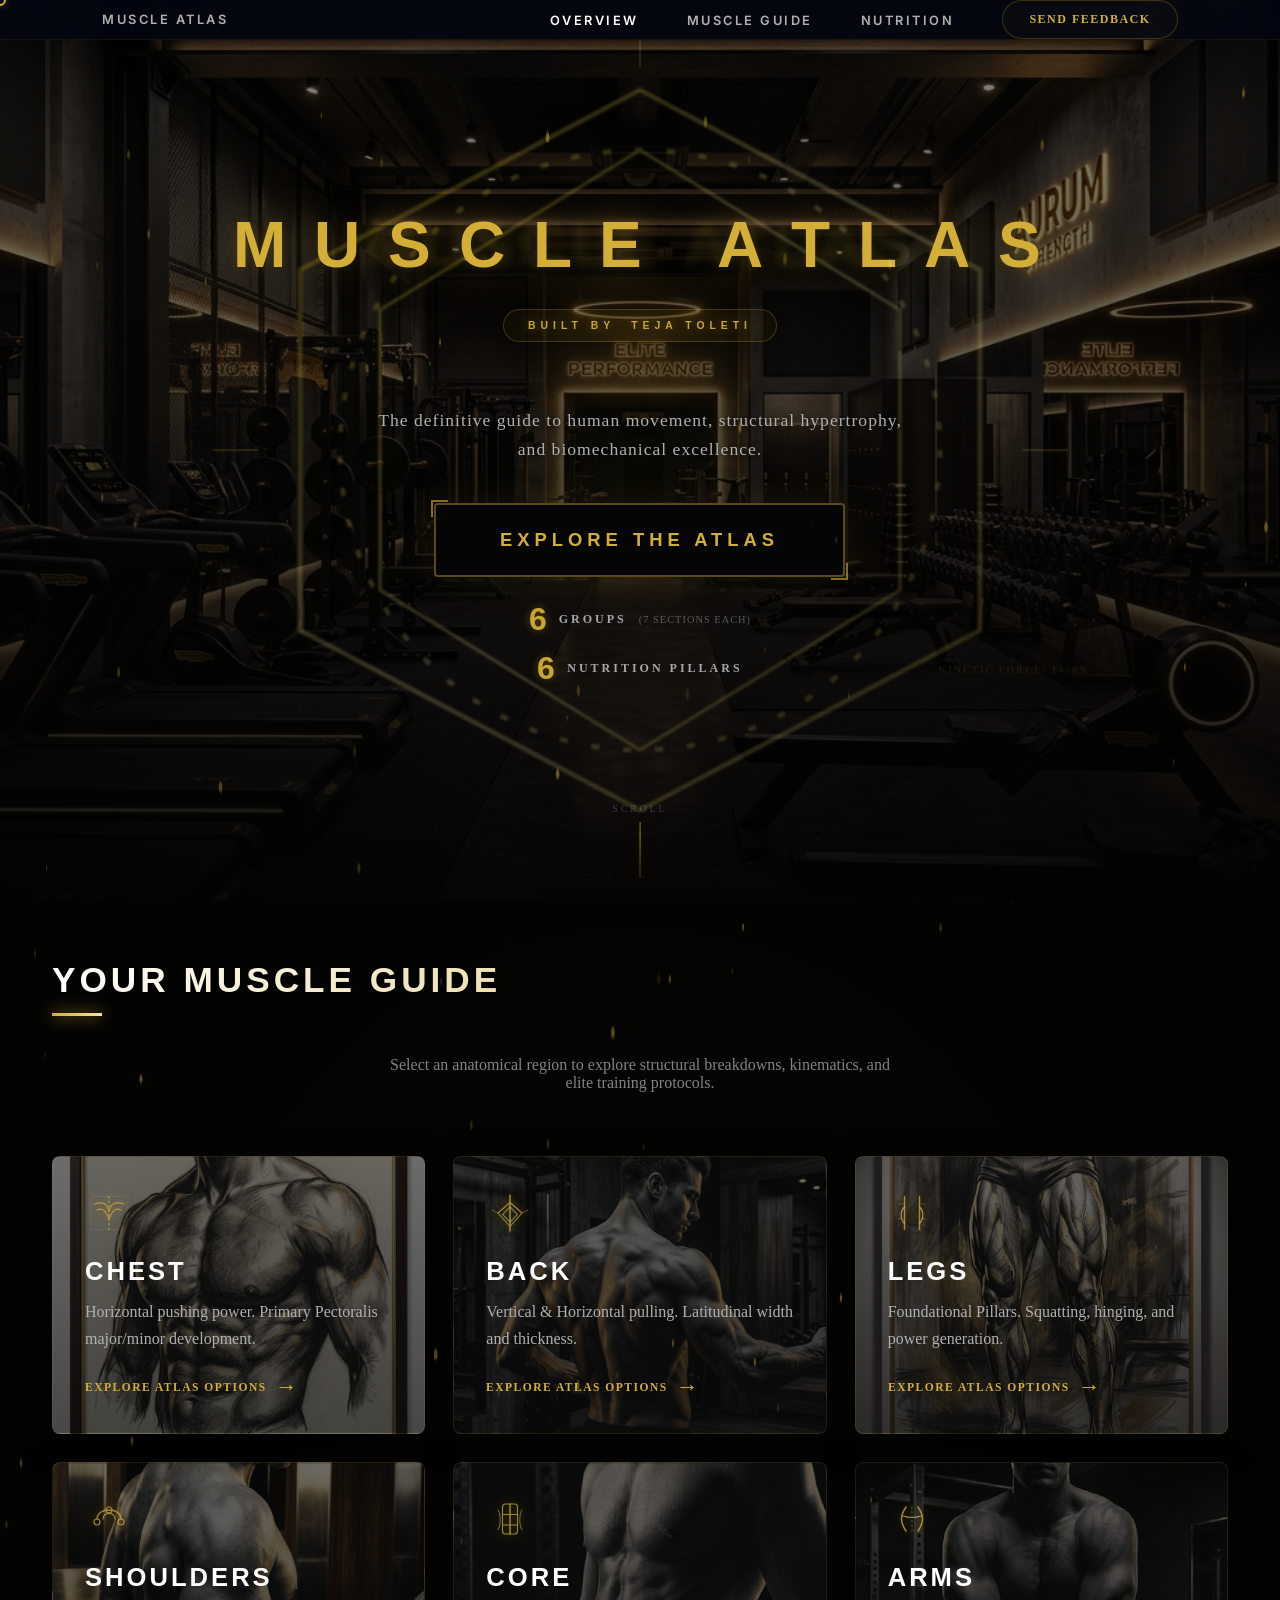
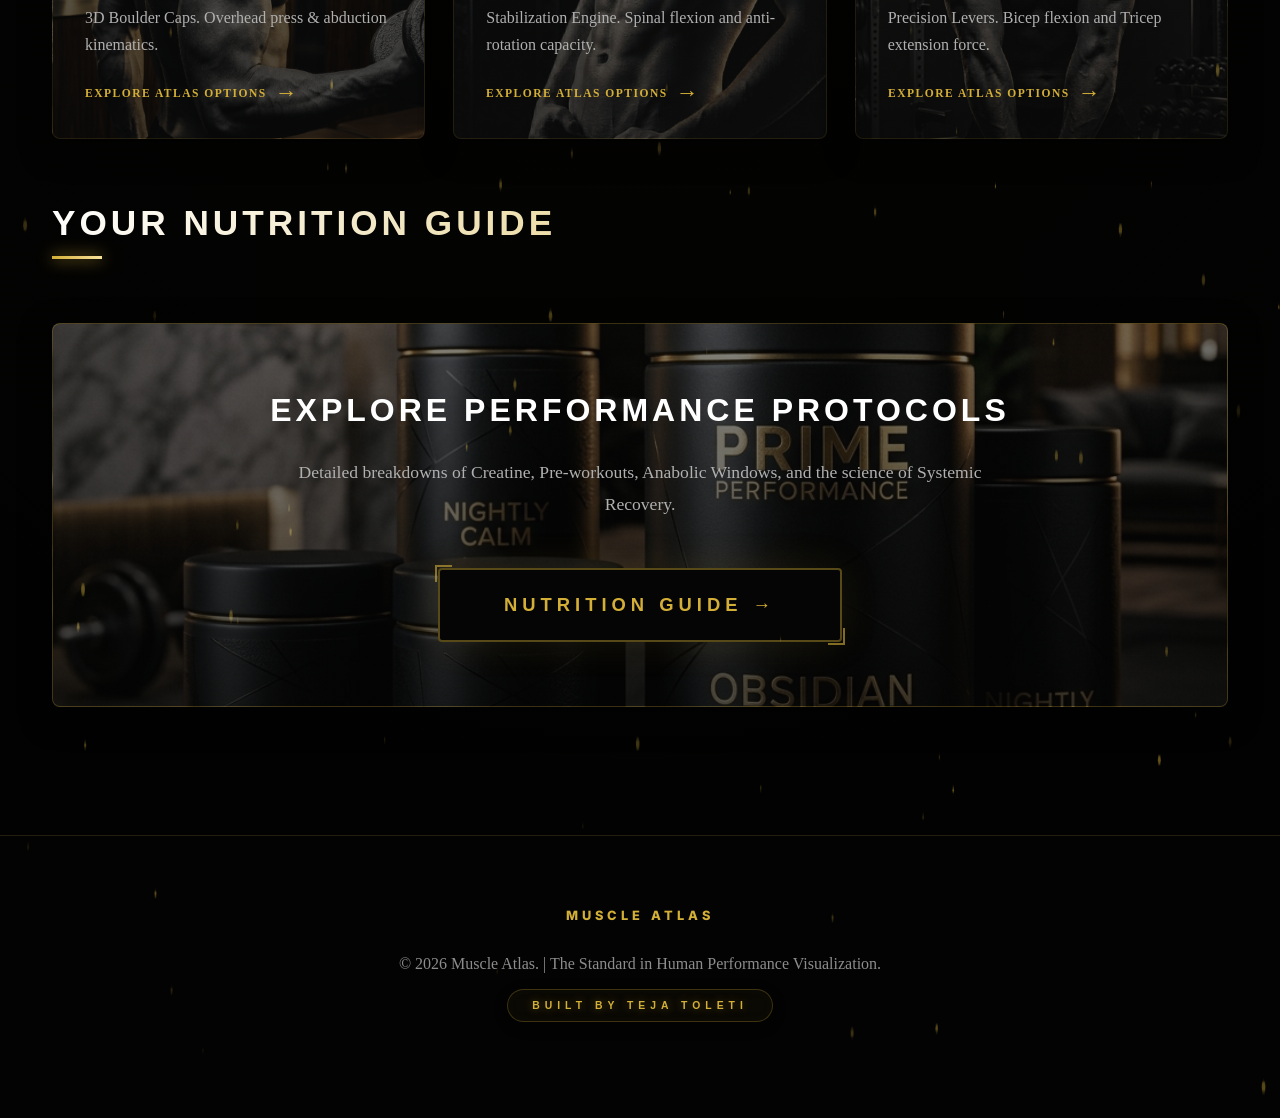
==== commit 41a3d65c: "MAGIC: Final Overview Cinematic Reveal for Creator Signature (Scramble, Aura, Sweep)" ====
--- a/index.html
+++ b/index.html
@@ -448,10 +448,11 @@
                 </div>
             </div>
             <div style="margin-bottom: 2rem; opacity: 0.95; position: relative; display: inline-block;">
-                <span class="magic-creator-tag">
+                <div class="hero-creator-aura"></div>
+                <span class="magic-creator-tag hero-tag">
                     <span class="sparkle star-1"></span>
                     <span class="sparkle star-2"></span>
-                    Built by Teja Toleti
+                    Built by <span id="hero-creator-name">Teja Toleti</span>
                     <span class="sparkle star-3"></span>
                 </span>
             </div>
--- a/css/style.css
+++ b/css/style.css
@@ -1371,6 +1371,44 @@
     100% { transform: scale(1.02); box-shadow: 0 8px 25px rgba(212, 175, 55, 0.1); border-color: rgba(212, 175, 55, 0.5); }
 }
 
+/* Legendary Aura for Hero Section */
+.hero-creator-aura {
+    position: absolute;
+    top: 50%;
+    left: 50%;
+    transform: translate(-50%, -50%);
+    width: 140%;
+    height: 200%;
+    background: radial-gradient(circle, rgba(212, 175, 55, 0.08) 0%, transparent 70%);
+    pointer-events: none;
+    z-index: -1;
+    animation: auraPulse 6s infinite alternate ease-in-out;
+}
+
+@keyframes auraPulse {
+    0% { opacity: 0.3; transform: translate(-50%, -50%) scale(0.9); }
+    100% { opacity: 1; transform: translate(-50%, -50%) scale(1.1); }
+}
+
+/* Holographic Sweep Beam */
+.magic-creator-tag.hero-tag::after {
+    content: '';
+    position: absolute;
+    top: 0;
+    left: -150%;
+    width: 60px;
+    height: 100%;
+    background: linear-gradient(to right, transparent, rgba(255, 255, 255, 0.25), transparent);
+    transform: skewX(-25deg);
+    animation: holographicSweep 6s infinite ease-in-out;
+}
+
+@keyframes holographicSweep {
+    0% { left: -150%; }
+    30% { left: 250%; }
+    100% { left: 250%; }
+}
+
 .magic-creator-tag:hover {
     background: rgba(212, 175, 55, 0.1);
     border-color: #ffd700;
